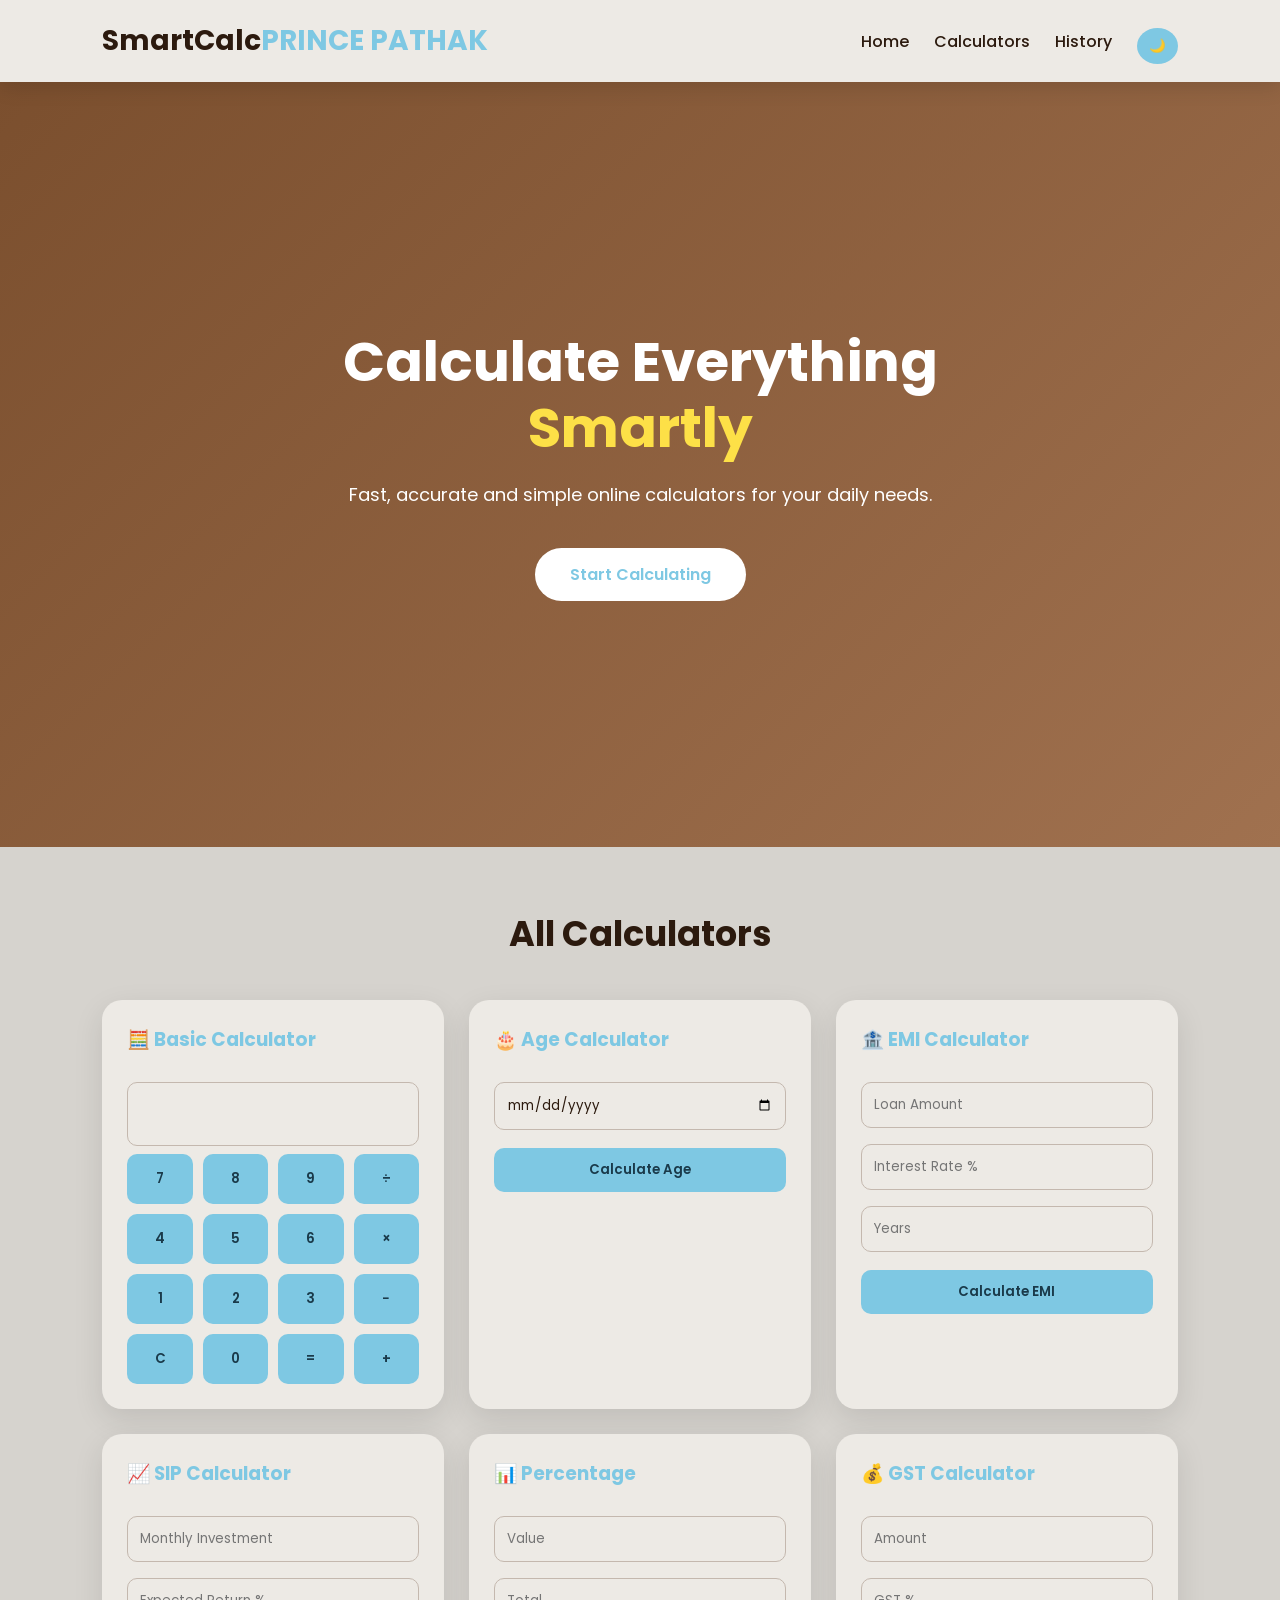
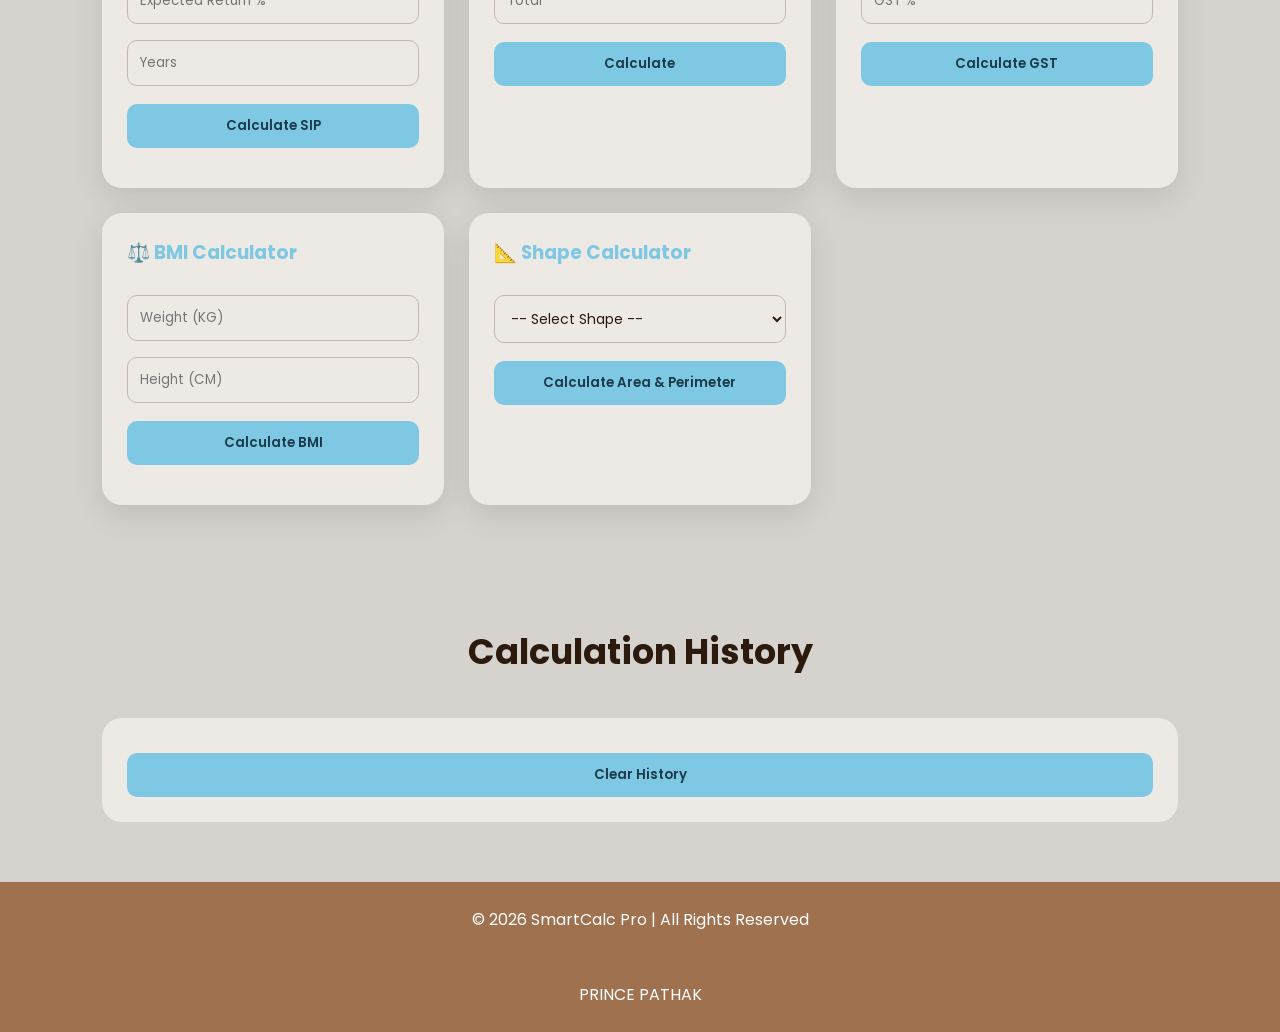
==== index.html @ b391ea9e "Update index.html" ====
<!DOCTYPE html>
<html lang="en">
<head>
    <meta charset="UTF-8">
    <meta name="viewport" content="width=device-width, initial-scale=1.0">
    <title>SmartCalc Pro - Free Online Calculator by PRINCE PATHAK</title>
    <meta name="description" content="SmartCalc Pro is a free online calculator for EMI, SIP, Age, GST, BMI, Percentage and Shape calculations.">
    <link rel="preconnect" href="https://fonts.googleapis.com">
    <link rel="preconnect" href="https://fonts.gstatic.com" crossorigin>
    <link href="https://fonts.googleapis.com/css2?family=Poppins:wght@400;500;600;700&display=swap" rel="stylesheet">
    <link rel="stylesheet" href="style.css">
</head>
<body>

<!-- Header -->
<header>
    <div class="logo">SmartCalc<span>PRINCE PATHAK</span></div>
    <nav>
        <a href="#home">Home</a>
        <a href="#calculators">Calculators</a>
        <a href="#history">History</a>
        <button id="themeBtn">🌙</button>
    </nav>
</header>


<!-- Hero Section -->
<section class="hero" id="home">
    <div class="hero-content">
        <h1>Calculate Everything <br><span>Smartly</span></h1>
        <p>Fast, accurate and simple online calculators for your daily needs.</p>
        <a href="#calculators" class="start-btn">Start Calculating</a>
    </div>
</section>


<!-- Calculator Section -->
<section id="calculators">

<h2 class="section-title">All Calculators</h2>

<div class="calculator-grid">


<!-- Basic Calculator -->
<div class="card">
<h3>🧮 Basic Calculator</h3>
<input id="display" type="text" readonly>
<div class="calc-buttons">
<button onclick="press('7')">7</button>
<button onclick="press('8')">8</button>
<button onclick="press('9')">9</button>
<button onclick="press('/')">÷</button>
<button onclick="press('4')">4</button>
<button onclick="press('5')">5</button>
<button onclick="press('6')">6</button>
<button onclick="press('*')">×</button>
<button onclick="press('1')">1</button>
<button onclick="press('2')">2</button>
<button onclick="press('3')">3</button>
<button onclick="press('-')">−</button>
<button onclick="clearDisplay()">C</button>
<button onclick="press('0')">0</button>
<button onclick="calculate()">=</button>
<button onclick="press('+')">+</button>
</div>
</div>


<!-- Age Calculator -->
<div class="card">
<h3>🎂 Age Calculator</h3>
<input type="date" id="dob">
<button onclick="calculateAge()">Calculate Age</button>
<p id="ageResult"></p>
</div>


<!-- EMI Calculator -->
<div class="card">
<h3>🏦 EMI Calculator</h3>
<input type="number" id="loan" placeholder="Loan Amount">
<input type="number" id="rate" placeholder="Interest Rate %">
<input type="number" id="years" placeholder="Years">
<button onclick="calculateEMI()">Calculate EMI</button>
<p id="emiResult"></p>
</div>


<!-- SIP Calculator -->
<div class="card">
<h3>📈 SIP Calculator</h3>
<input type="number" id="sipAmount" placeholder="Monthly Investment">
<input type="number" id="sipRate" placeholder="Expected Return %">
<input type="number" id="sipYears" placeholder="Years">
<button onclick="calculateSIP()">Calculate SIP</button>
<p id="sipResult"></p>
</div>


<!-- Percentage Calculator -->
<div class="card">
<h3>📊 Percentage</h3>
<input type="number" id="percentValue" placeholder="Value">
<input type="number" id="percentTotal" placeholder="Total">
<button onclick="calculatePercentage()">Calculate</button>
<p id="percentResult"></p>
</div>


<!-- GST Calculator -->
<div class="card">
<h3>💰 GST Calculator</h3>
<input type="number" id="gstAmount" placeholder="Amount">
<input type="number" id="gstRate" placeholder="GST %">
<button onclick="calculateGST()">Calculate GST</button>
<p id="gstResult"></p>
</div>


<!-- BMI Calculator -->
<div class="card">
<h3>⚖️ BMI Calculator</h3>
<input type="number" id="weight" placeholder="Weight (KG)">
<input type="number" id="height" placeholder="Height (CM)">
<button onclick="calculateBMI()">Calculate BMI</button>
<p id="bmiResult"></p>
</div>


<!-- Shape Calculator -->
<div class="card">
<h3>📐 Shape Calculator</h3>

<select id="shapeSelect" onchange="showShapeInputs()">
    <option value="">-- Select Shape --</option>
    <option value="circle">Circle</option>
    <option value="rectangle">Rectangle</option>
    <option value="square">Square</option>
    <option value="triangle">Triangle</option>
    <option value="parallelogram">Parallelogram</option>
    <option value="trapezoid">Trapezoid</option>
    <option value="ellipse">Ellipse</option>
    <option value="rhombus">Rhombus</option>
</select>

<!-- Circle -->
<div class="shape-inputs" id="inputs-circle">
    <input type="number" id="circle-r" placeholder="Radius">
</div>

<!-- Rectangle -->
<div class="shape-inputs" id="inputs-rectangle">
    <input type="number" id="rect-l" placeholder="Length">
    <input type="number" id="rect-w" placeholder="Width">
</div>

<!-- Square -->
<div class="shape-inputs" id="inputs-square">
    <input type="number" id="sq-s" placeholder="Side">
</div>

<!-- Triangle -->
<div class="shape-inputs" id="inputs-triangle">
    <input type="number" id="tri-a" placeholder="Side A">
    <input type="number" id="tri-b" placeholder="Side B">
    <input type="number" id="tri-c" placeholder="Side C">
    <input type="number" id="tri-h" placeholder="Height (for Area)">
</div>

<!-- Parallelogram -->
<div class="shape-inputs" id="inputs-parallelogram">
    <input type="number" id="para-b" placeholder="Base">
    <input type="number" id="para-h" placeholder="Height">
    <input type="number" id="para-s" placeholder="Side">
</div>

<!-- Trapezoid -->
<div class="shape-inputs" id="inputs-trapezoid">
    <input type="number" id="trap-a" placeholder="Side A (top)">
    <input type="number" id="trap-b" placeholder="Side B (bottom)">
    <input type="number" id="trap-c" placeholder="Side C (leg)">
    <input type="number" id="trap-d" placeholder="Side D (leg)">
    <input type="number" id="trap-h" placeholder="Height (for Area)">
</div>

<!-- Ellipse -->
<div class="shape-inputs" id="inputs-ellipse">
    <input type="number" id="ellipse-a" placeholder="Semi-Major Axis (a)">
    <input type="number" id="ellipse-b" placeholder="Semi-Minor Axis (b)">
</div>

<!-- Rhombus -->
<div class="shape-inputs" id="inputs-rhombus">
    <input type="number" id="rhom-d1" placeholder="Diagonal 1">
    <input type="number" id="rhom-d2" placeholder="Diagonal 2">
    <input type="number" id="rhom-s" placeholder="Side">
</div>

<button onclick="calculateShape()">Calculate Area & Perimeter</button>
<p id="shapeResult"></p>
</div>


</div>
</section>


<!-- History -->
<section id="history">
<h2 class="section-title">Calculation History</h2>
<div class="history-box">
<ul id="historyList"></ul>
<button onclick="clearHistory()">Clear History</button>
</div>
</section>


<!-- Footer -->
<footer>
<p>© 2026 SmartCalc Pro | All Rights Reserved</p>
</footer>
<footer><span> PRINCE PATHAK </span></footer>
<script src="main.js"></script>
</body>
</html>
---- style.css ----
*{
    margin:0;
    padding:0;
    box-sizing:border-box;
    font-family:'Poppins',sans-serif;
}

:root{
    --primary:#7EC8E3;
    --primary-hover:#1A8FC1;
    --dark:#111827;
    --bg:#D6D3CE;
    --card:#EDEAE5;
    --text:#2C1A0E;
    --accent:#A0714F;
    --hero-from:#7B4F2E;
    --hero-to:#A0714F;
}

body{
    background:var(--bg);
    color:var(--text);
    transition:.3s;
}

/* Dark Mode */
body.dark{
    --bg:#1C1714;
    --card:#2A2118;
    --text:#F0E6DC;
    --accent:#C49A72;
}


/* Header */
header{
    width:100%;
    padding:18px 8%;
    display:flex;
    justify-content:space-between;
    align-items:center;
    background:var(--card);
    position:sticky;
    top:0;
    z-index:10;
    box-shadow:0 5px 20px rgba(0,0,0,.12);
}

.logo{
    font-size:28px;
    font-weight:700;
}

.logo span{
    color:var(--primary);
}

nav{
    display:flex;
    gap:25px;
    align-items:center;
}

nav a{
    text-decoration:none;
    color:var(--text);
    font-weight:500;
}

nav button{
    border:none;
    background:var(--primary);
    color:white;
    padding:8px 12px;
    border-radius:50%;
    cursor:pointer;
}


/* Hero */
.hero{
    min-height:85vh;
    display:flex;
    justify-content:center;
    align-items:center;
    text-align:center;
    background:linear-gradient(135deg, var(--hero-from), var(--hero-to));
    color:white;
}

.hero h1{
    font-size:55px;
    line-height:1.2;
}

.hero h1 span{
    color:#fde047;
}

.hero p{
    margin:20px;
    font-size:18px;
}

.start-btn{
    display:inline-block;
    margin-top:20px;
    background:white;
    color:var(--primary);
    padding:14px 35px;
    border-radius:30px;
    text-decoration:none;
    font-weight:600;
}


/* Section */
section{
    padding:60px 8%;
}

.section-title{
    text-align:center;
    font-size:35px;
    margin-bottom:40px;
}


/* Cards */
.calculator-grid{
    display:grid;
    grid-template-columns:repeat(auto-fit,minmax(300px,1fr));
    gap:25px;
}

.card{
    background:var(--card);
    padding:25px;
    border-radius:20px;
    box-shadow:0 10px 30px rgba(0,0,0,.1);
    transition:.3s;
}

.card:hover{
    transform:translateY(-8px);
}

.card h3{
    margin-bottom:20px;
    color:var(--primary);
}

input{
    width:100%;
    padding:12px;
    margin:8px 0;
    border-radius:10px;
    border:1.5px solid #C4B8AE;
    outline:none;
    background:transparent;
    color:var(--text);
}

input:focus{
    border-color:var(--primary);
}

select{
    width:100%;
    padding:12px;
    margin:8px 0;
    border-radius:10px;
    border:1.5px solid #C4B8AE;
    outline:none;
    background:var(--card);
    color:var(--text);
    cursor:pointer;
    font-family:'Poppins',sans-serif;
    font-size:14px;
}

select:focus{
    border-color:var(--primary);
}

button{
    width:100%;
    padding:12px;
    margin-top:10px;
    border:none;
    border-radius:10px;
    background:var(--primary);
    color:#1a3a4a;
    cursor:pointer;
    font-weight:600;
    font-family:'Poppins',sans-serif;
    transition:background .2s;
}

button:hover{
    background:var(--primary-hover);
    color:white;
}


/* Calculator */
#display{
    font-size:25px;
    text-align:right;
}

.calc-buttons{
    display:grid;
    grid-template-columns:repeat(4,1fr);
    gap:10px;
}

.calc-buttons button{
    margin:0;
    padding:15px;
}


/* Results */
.card p{
    margin-top:15px;
    font-weight:600;
    color:var(--primary);
}

/* Shape inputs — shown/hidden by JS */
.shape-inputs{
    display:none;
}

.shape-inputs.active{
    display:block;
}


/* History */
.history-box{
    background:var(--card);
    padding:25px;
    border-radius:20px;
}

#historyList{
    list-style:none;
}

#historyList li{
    padding:10px;
    margin:8px 0;
    border-radius:10px;
    background:rgba(123,79,46,.12);
    font-size:14px;
}


/* Footer */
footer{
    text-align:center;
    padding:25px;
    background:#A0714F;
    color:white;
}


/* Responsive */
@media(max-width:768px){

header{
    flex-direction:column;
    gap:15px;
}

nav{
    gap:15px;
}

.hero h1{
    font-size:38px;
}

section{
    padding:40px 5%;
}

.section-title{
    font-size:28px;
}

}
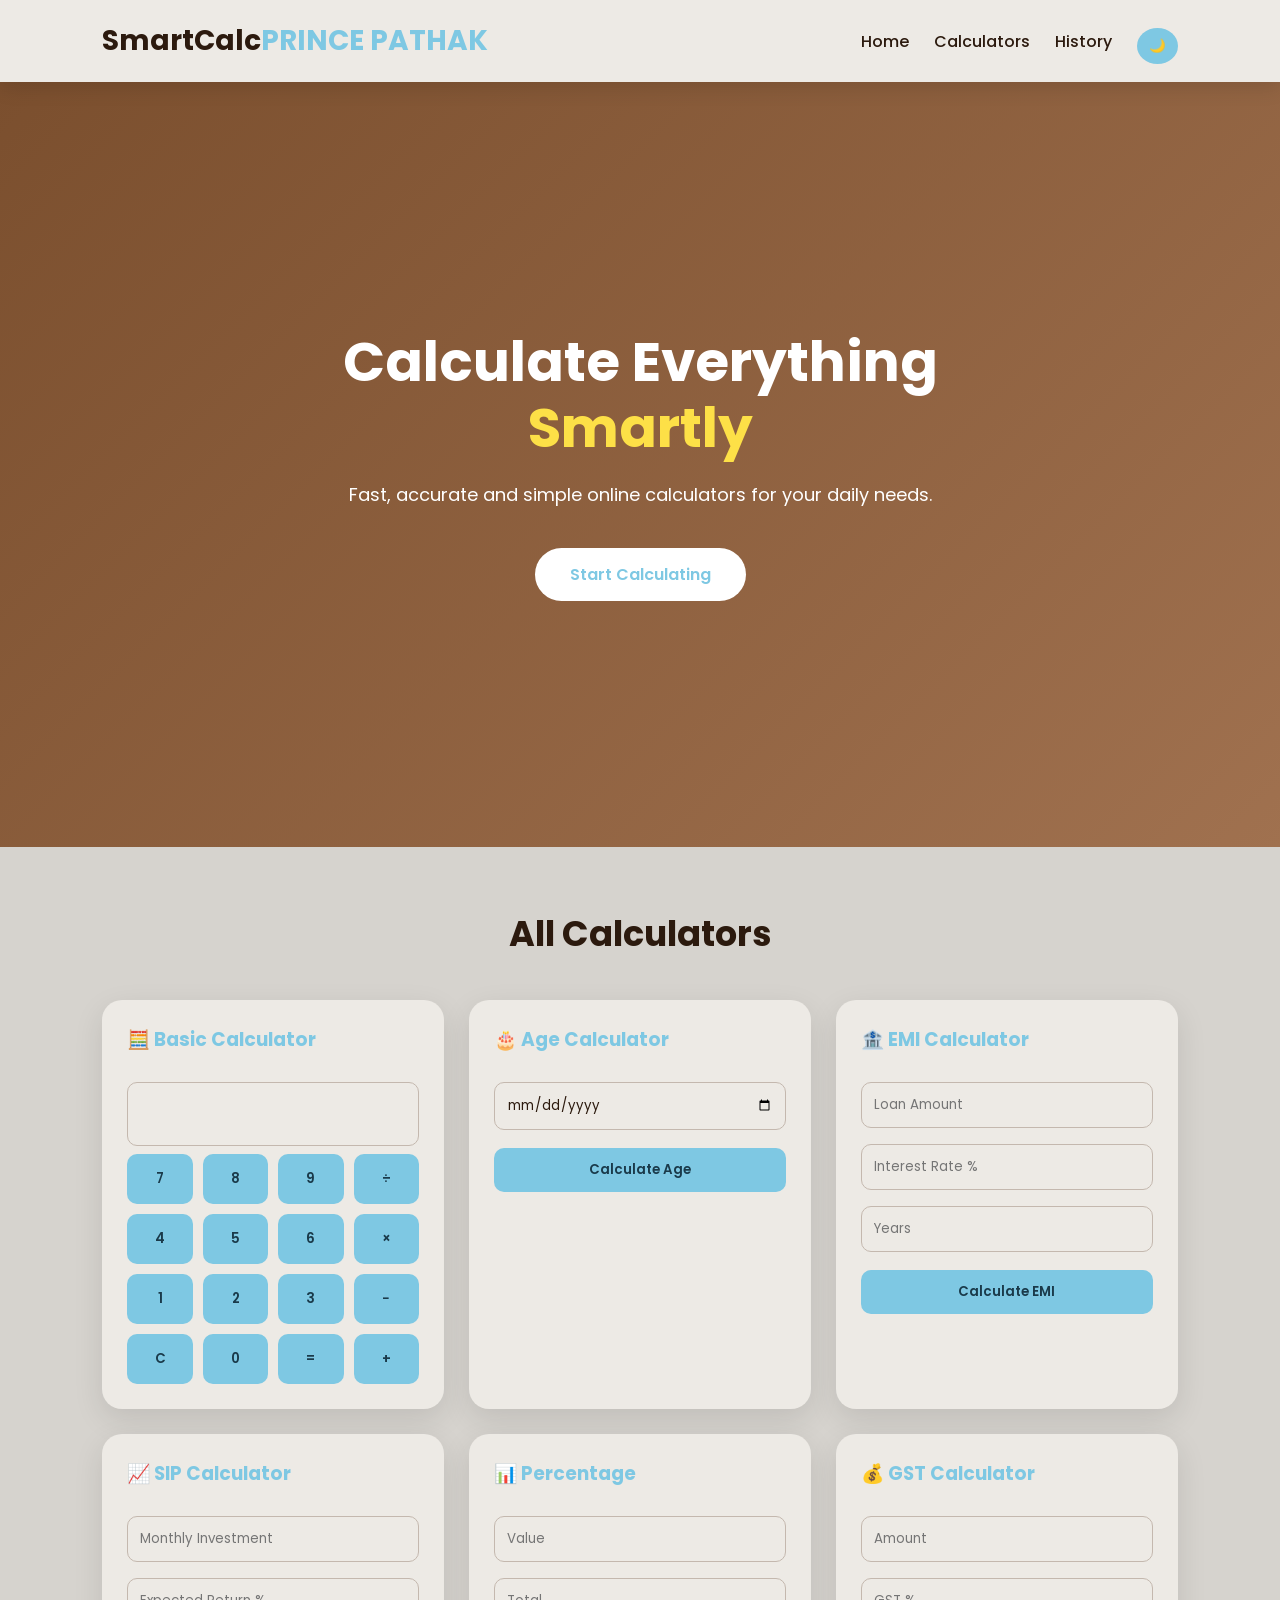
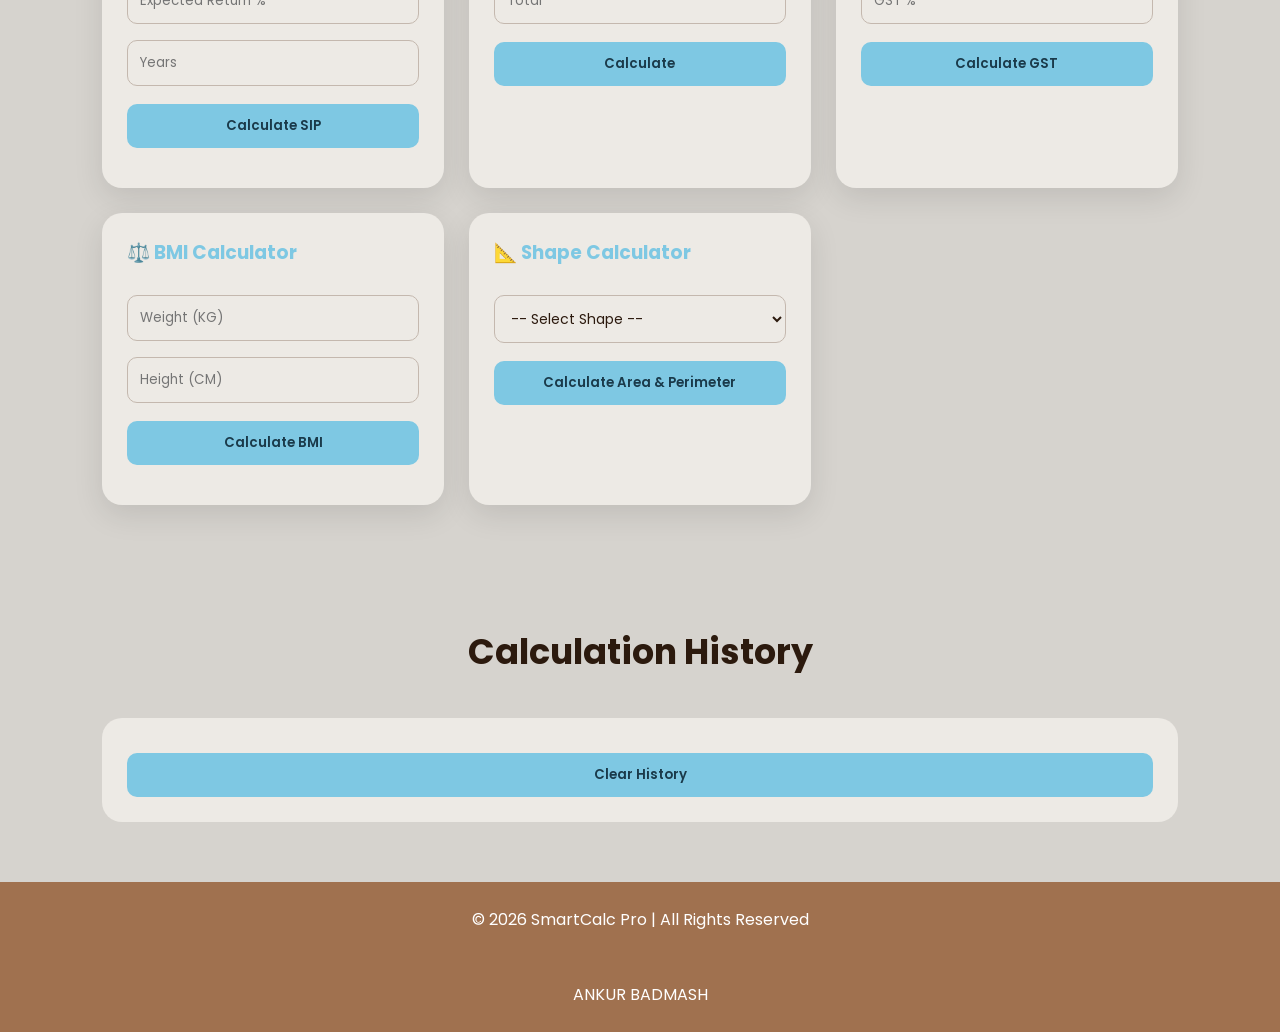
==== commit 2557fc20: "Update index.html" ====
--- a/index.html
+++ b/index.html
@@ -220,7 +220,7 @@
 <footer>
 <p>© 2026 SmartCalc Pro | All Rights Reserved</p>
 </footer>
-<footer><span> PRINCE PATHAK </span></footer>
+<footer><span> ANKUR BADMASH </span></footer>
 <script src="main.js"></script>
 </body>
 </html>
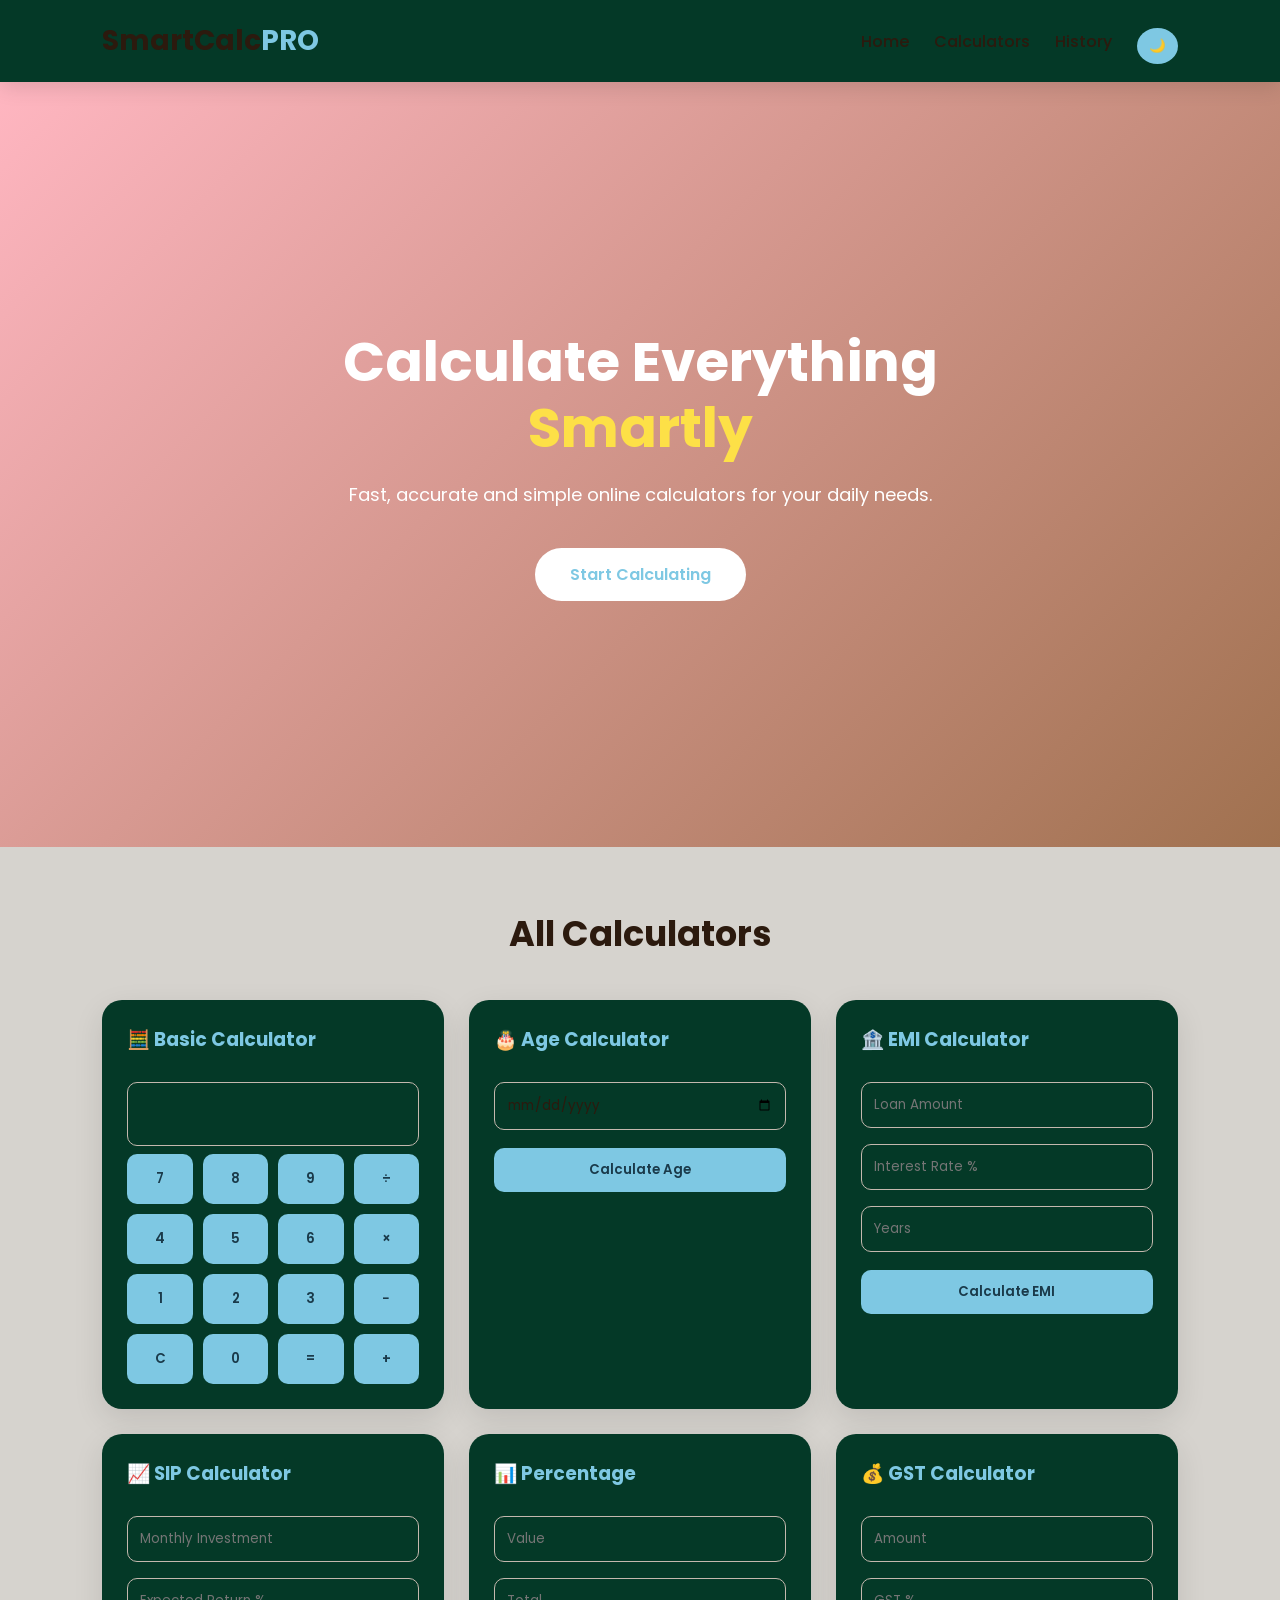
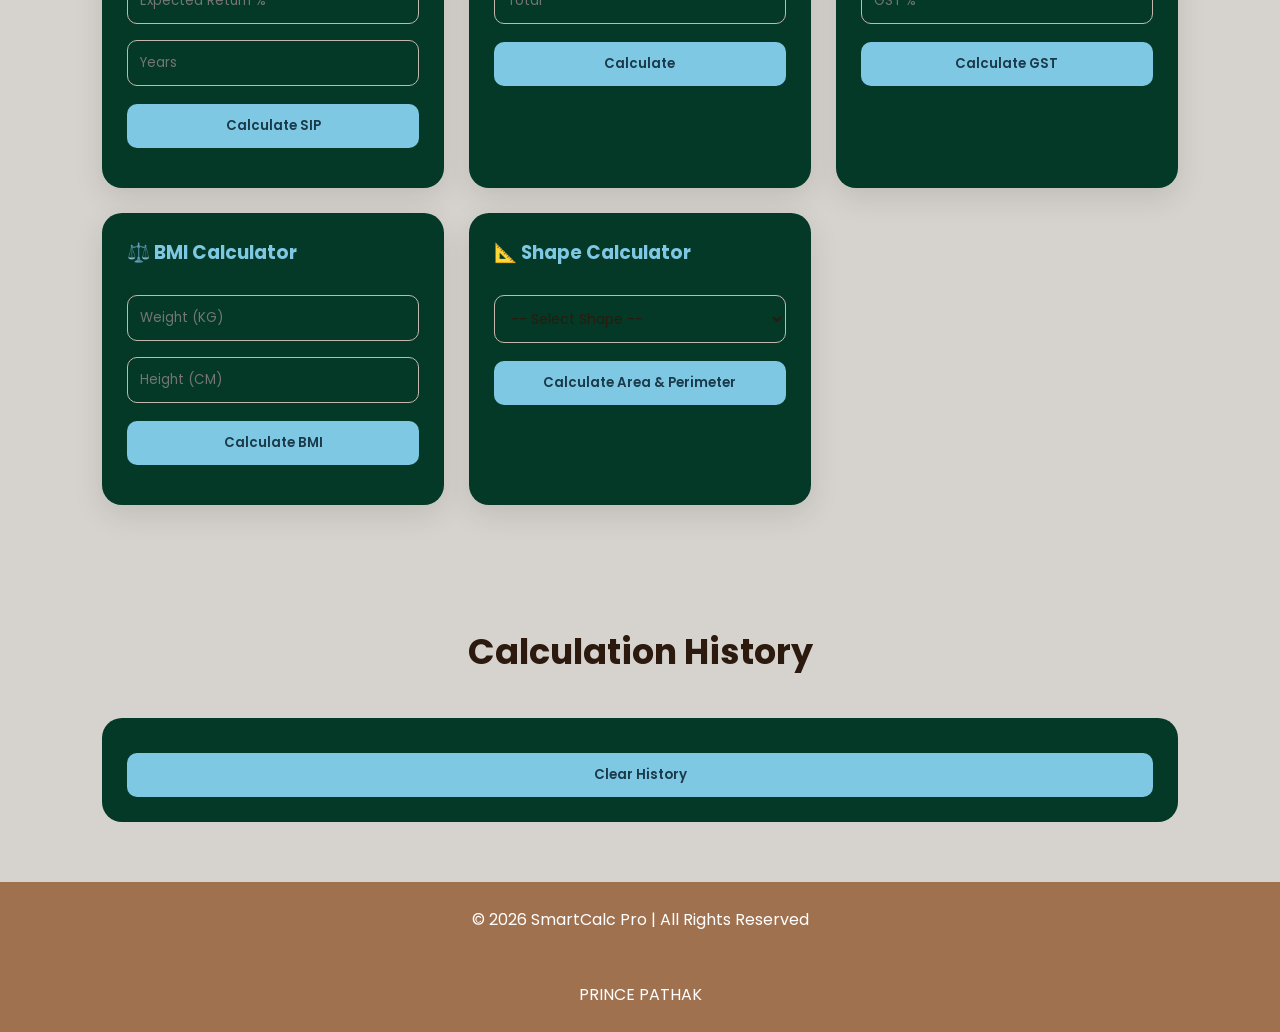
==== commit 5150f41c: "Update index.html" ====
--- a/index.html
+++ b/index.html
@@ -14,7 +14,7 @@
 
 <!-- Header -->
 <header>
-    <div class="logo">SmartCalc<span>PRINCE PATHAK</span></div>
+    <div class="logo">SmartCalc<span>PRO</span></div>
     <nav>
         <a href="#home">Home</a>
         <a href="#calculators">Calculators</a>
@@ -220,7 +220,7 @@
 <footer>
 <p>© 2026 SmartCalc Pro | All Rights Reserved</p>
 </footer>
-<footer><span> ANKUR BADMASH </span></footer>
+<footer><span> PRINCE PATHAK</span></footer>
 <script src="main.js"></script>
 </body>
 </html>
--- a/style.css
+++ b/style.css
@@ -10,10 +10,10 @@
     --primary-hover:#1A8FC1;
     --dark:#111827;
     --bg:#D6D3CE;
-    --card:#EDEAE5;
+    --card:#043927;
     --text:#2C1A0E;
     --accent:#A0714F;
-    --hero-from:#7B4F2E;
+    --hero-from:#FFB6C1;
     --hero-to:#A0714F;
 }
 
@@ -25,10 +25,10 @@
 
 /* Dark Mode */
 body.dark{
-    --bg:#1C1714;
-    --card:#2A2118;
-    --text:#F0E6DC;
-    --accent:#C49A72;
+    --bg:#043927;
+    --card:#87AE73;
+    --text:#01796F;
+    --accent:#C7EA46;
 }
 
 
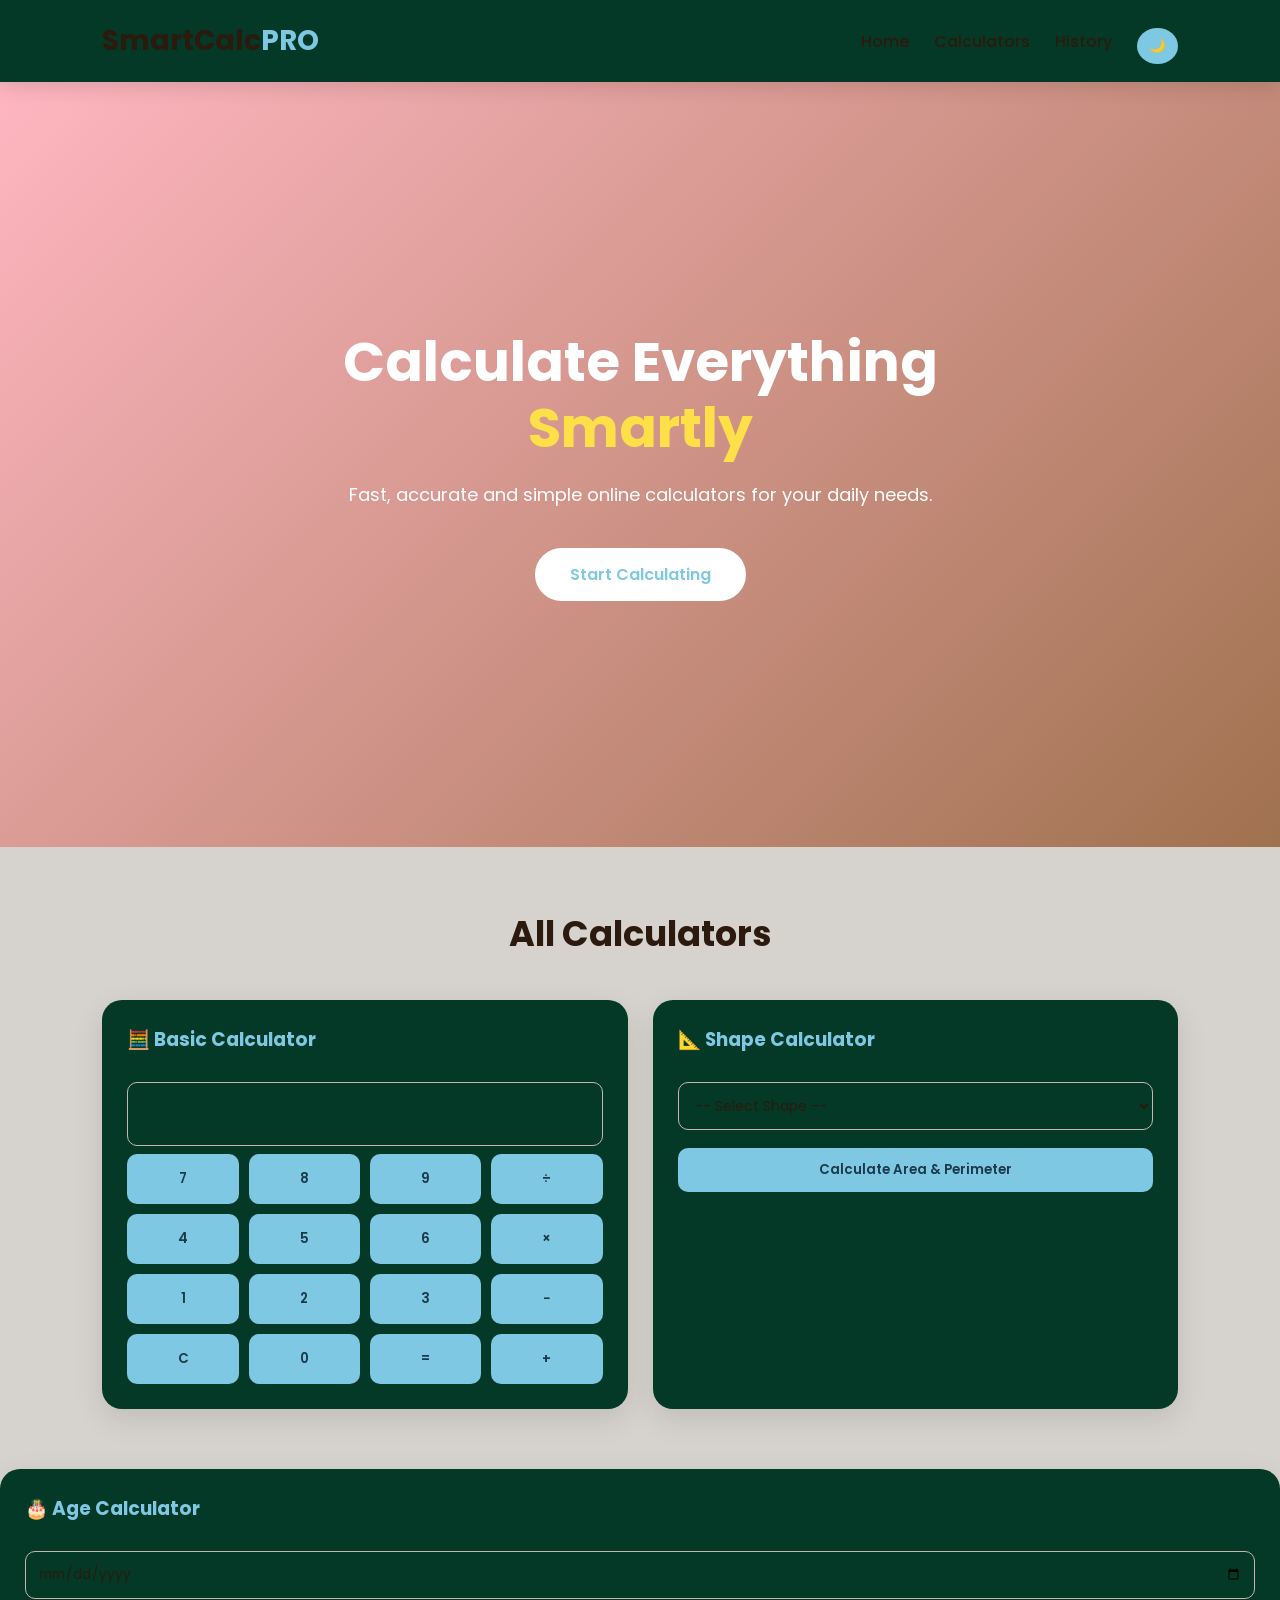
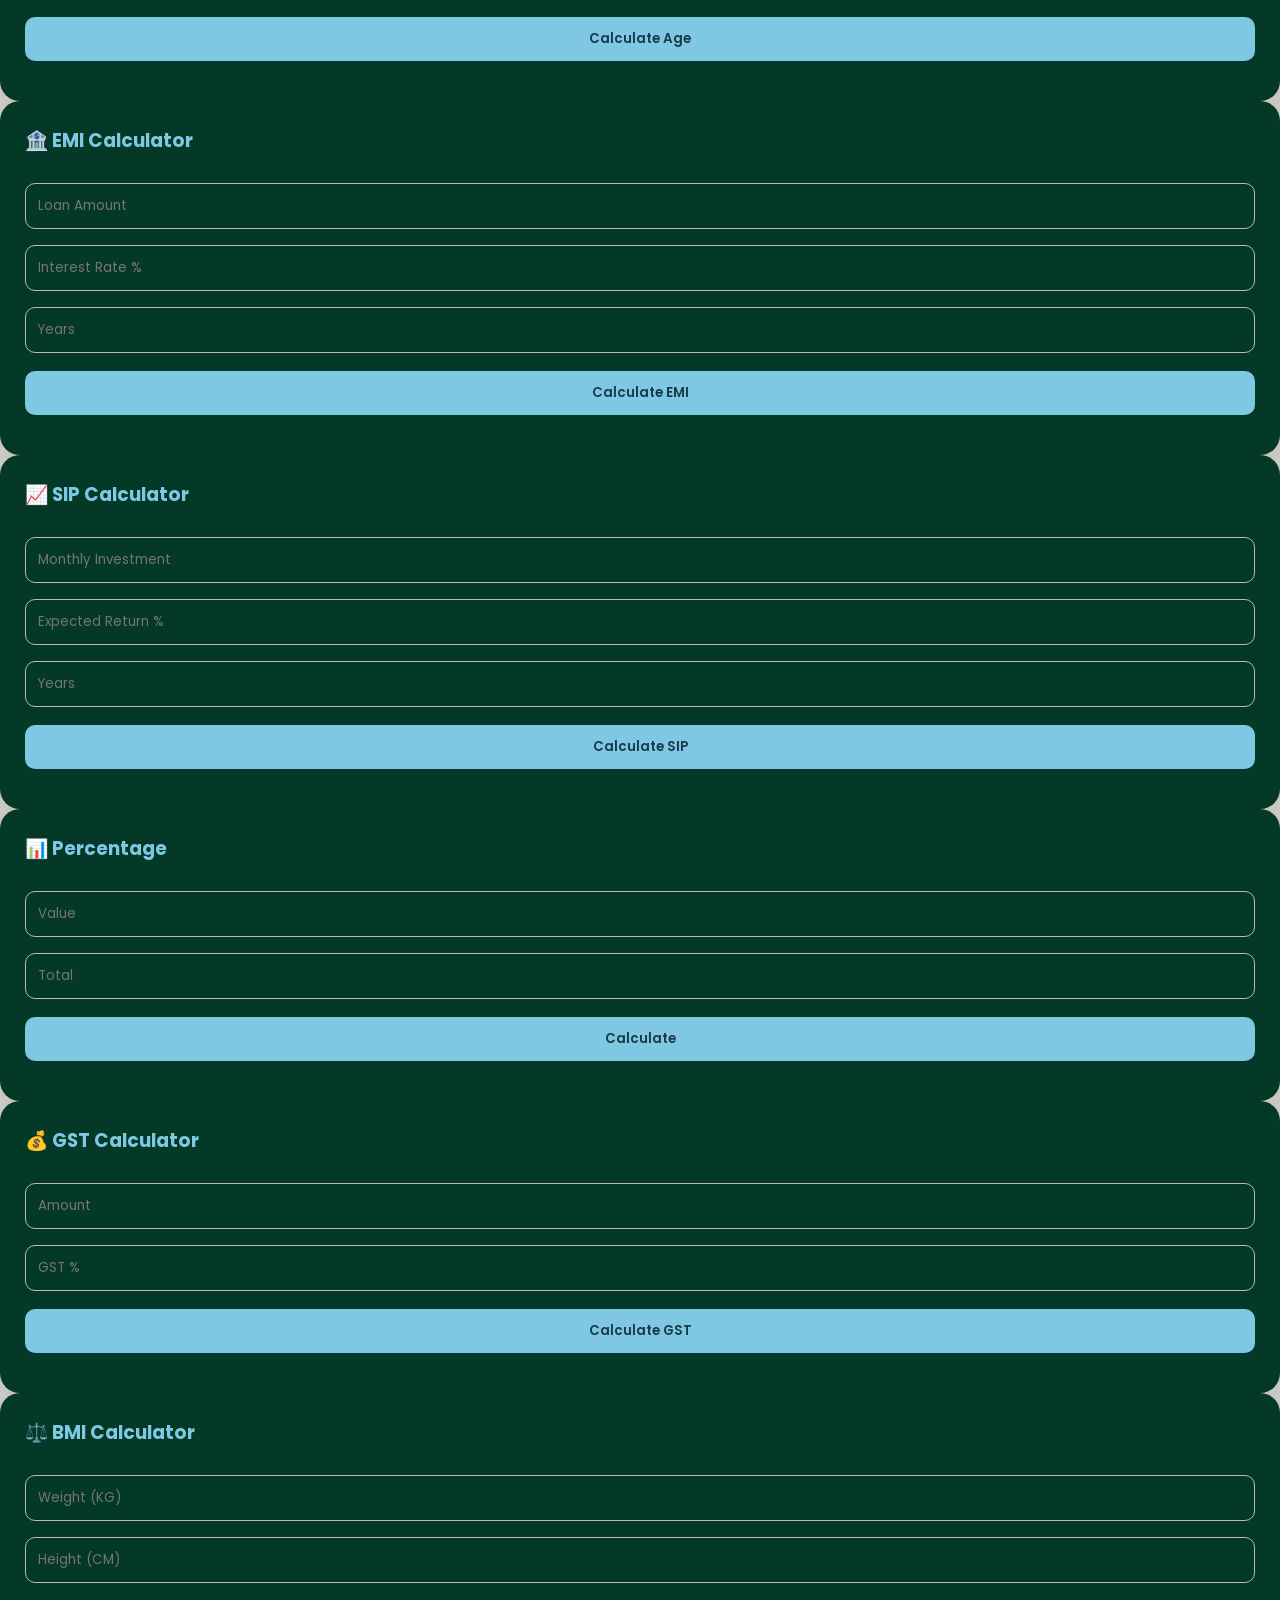
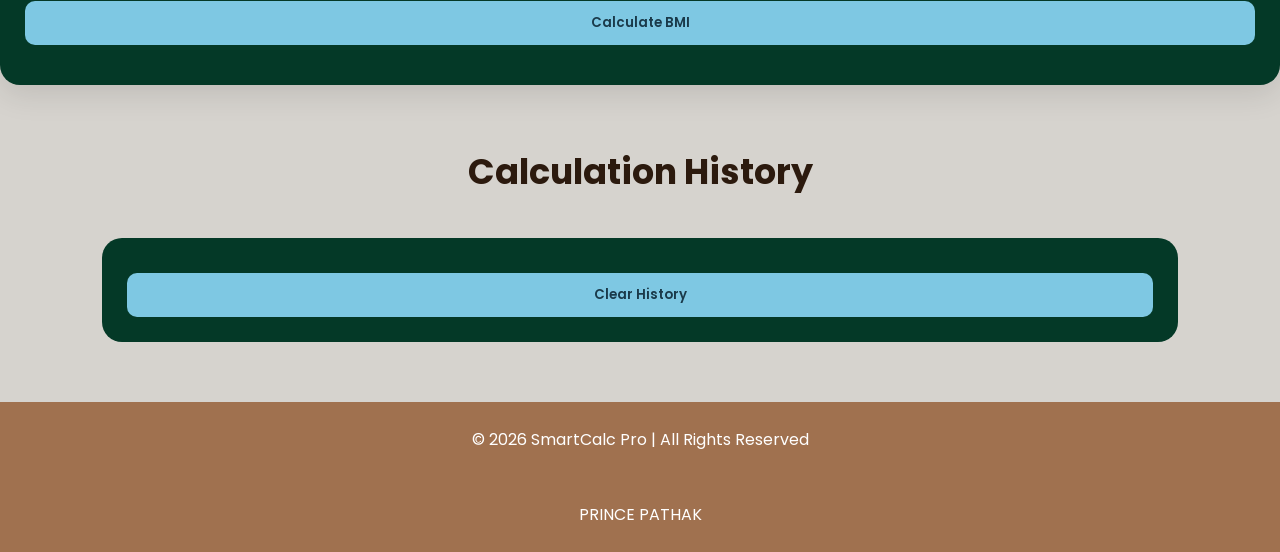
==== commit 4622ecdf: "Update index.html" ====
--- a/index.html
+++ b/index.html
@@ -65,69 +65,6 @@
 <button onclick="press('+')">+</button>
 </div>
 </div>
-
-
-<!-- Age Calculator -->
-<div class="card">
-<h3>🎂 Age Calculator</h3>
-<input type="date" id="dob">
-<button onclick="calculateAge()">Calculate Age</button>
-<p id="ageResult"></p>
-</div>
-
-
-<!-- EMI Calculator -->
-<div class="card">
-<h3>🏦 EMI Calculator</h3>
-<input type="number" id="loan" placeholder="Loan Amount">
-<input type="number" id="rate" placeholder="Interest Rate %">
-<input type="number" id="years" placeholder="Years">
-<button onclick="calculateEMI()">Calculate EMI</button>
-<p id="emiResult"></p>
-</div>
-
-
-<!-- SIP Calculator -->
-<div class="card">
-<h3>📈 SIP Calculator</h3>
-<input type="number" id="sipAmount" placeholder="Monthly Investment">
-<input type="number" id="sipRate" placeholder="Expected Return %">
-<input type="number" id="sipYears" placeholder="Years">
-<button onclick="calculateSIP()">Calculate SIP</button>
-<p id="sipResult"></p>
-</div>
-
-
-<!-- Percentage Calculator -->
-<div class="card">
-<h3>📊 Percentage</h3>
-<input type="number" id="percentValue" placeholder="Value">
-<input type="number" id="percentTotal" placeholder="Total">
-<button onclick="calculatePercentage()">Calculate</button>
-<p id="percentResult"></p>
-</div>
-
-
-<!-- GST Calculator -->
-<div class="card">
-<h3>💰 GST Calculator</h3>
-<input type="number" id="gstAmount" placeholder="Amount">
-<input type="number" id="gstRate" placeholder="GST %">
-<button onclick="calculateGST()">Calculate GST</button>
-<p id="gstResult"></p>
-</div>
-
-
-<!-- BMI Calculator -->
-<div class="card">
-<h3>⚖️ BMI Calculator</h3>
-<input type="number" id="weight" placeholder="Weight (KG)">
-<input type="number" id="height" placeholder="Height (CM)">
-<button onclick="calculateBMI()">Calculate BMI</button>
-<p id="bmiResult"></p>
-</div>
-
-
 <!-- Shape Calculator -->
 <div class="card">
 <h3>📐 Shape Calculator</h3>
@@ -206,6 +143,69 @@
 </section>
 
 
+<!-- Age Calculator -->
+<div class="card">
+<h3>🎂 Age Calculator</h3>
+<input type="date" id="dob">
+<button onclick="calculateAge()">Calculate Age</button>
+<p id="ageResult"></p>
+</div>
+
+
+<!-- EMI Calculator -->
+<div class="card">
+<h3>🏦 EMI Calculator</h3>
+<input type="number" id="loan" placeholder="Loan Amount">
+<input type="number" id="rate" placeholder="Interest Rate %">
+<input type="number" id="years" placeholder="Years">
+<button onclick="calculateEMI()">Calculate EMI</button>
+<p id="emiResult"></p>
+</div>
+
+
+<!-- SIP Calculator -->
+<div class="card">
+<h3>📈 SIP Calculator</h3>
+<input type="number" id="sipAmount" placeholder="Monthly Investment">
+<input type="number" id="sipRate" placeholder="Expected Return %">
+<input type="number" id="sipYears" placeholder="Years">
+<button onclick="calculateSIP()">Calculate SIP</button>
+<p id="sipResult"></p>
+</div>
+
+
+<!-- Percentage Calculator -->
+<div class="card">
+<h3>📊 Percentage</h3>
+<input type="number" id="percentValue" placeholder="Value">
+<input type="number" id="percentTotal" placeholder="Total">
+<button onclick="calculatePercentage()">Calculate</button>
+<p id="percentResult"></p>
+</div>
+
+
+<!-- GST Calculator -->
+<div class="card">
+<h3>💰 GST Calculator</h3>
+<input type="number" id="gstAmount" placeholder="Amount">
+<input type="number" id="gstRate" placeholder="GST %">
+<button onclick="calculateGST()">Calculate GST</button>
+<p id="gstResult"></p>
+</div>
+
+
+<!-- BMI Calculator -->
+<div class="card">
+<h3>⚖️ BMI Calculator</h3>
+<input type="number" id="weight" placeholder="Weight (KG)">
+<input type="number" id="height" placeholder="Height (CM)">
+<button onclick="calculateBMI()">Calculate BMI</button>
+<p id="bmiResult"></p>
+</div>
+
+
+
+
 <!-- History -->
 <section id="history">
 <h2 class="section-title">Calculation History</h2>
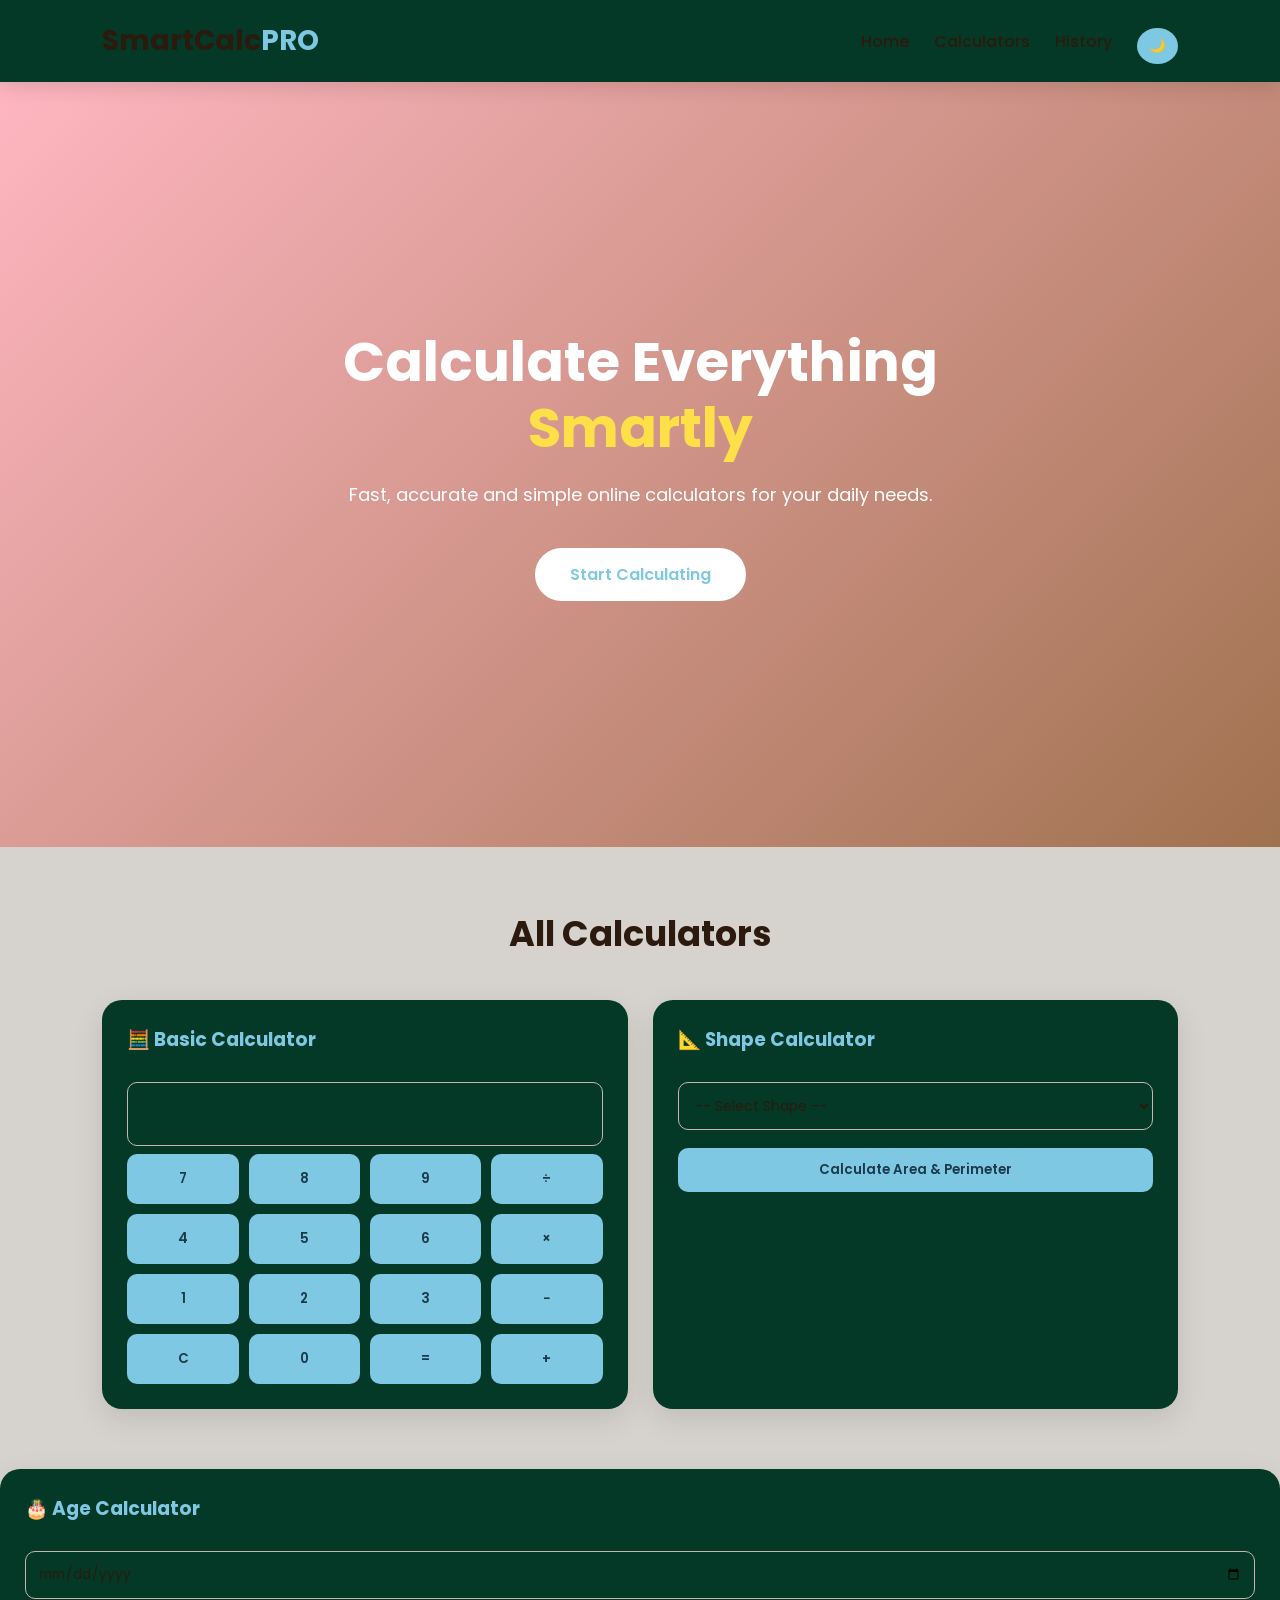
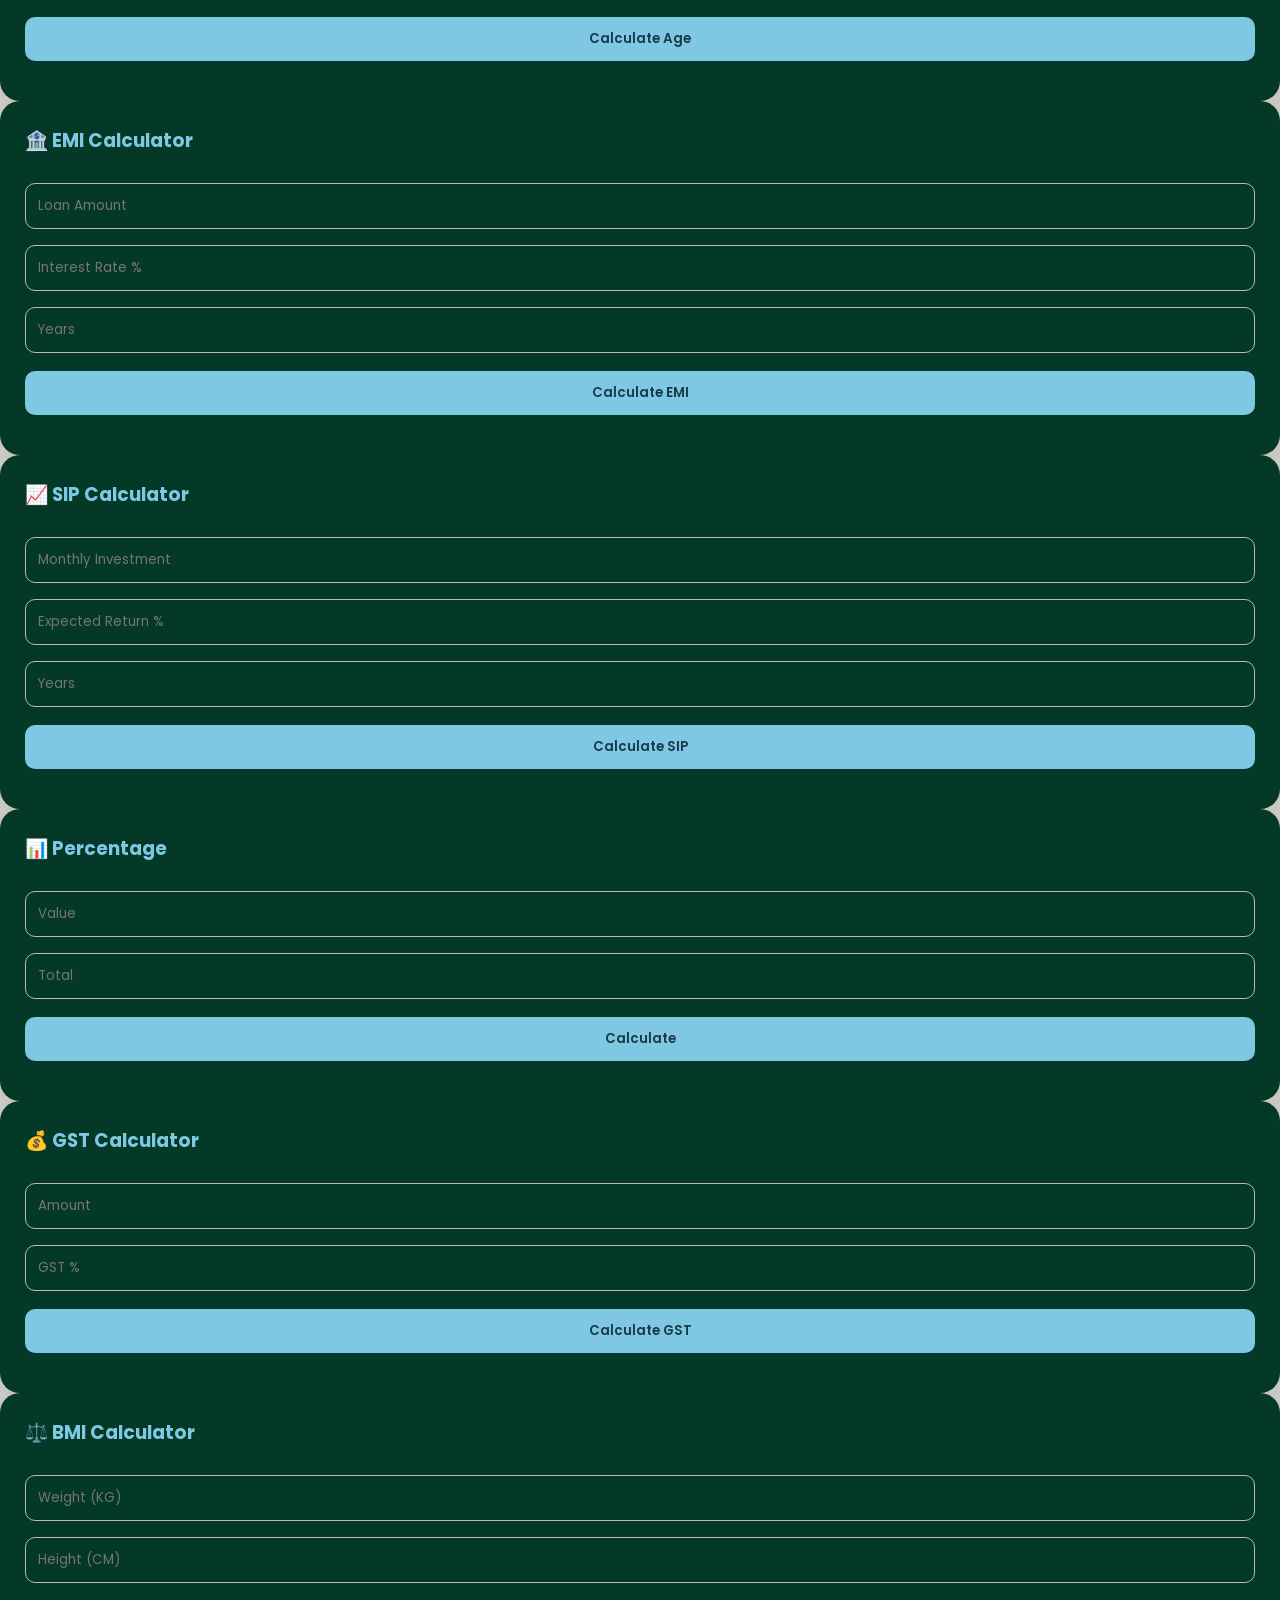
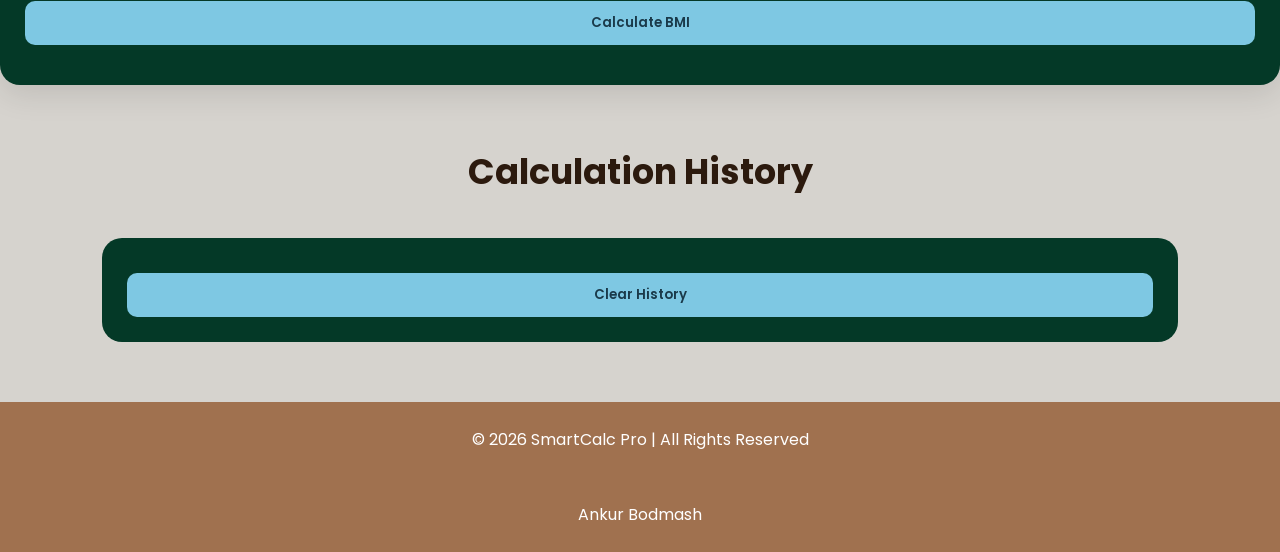
==== commit a641c6f5: "Update index.html" ====
--- a/index.html
+++ b/index.html
@@ -220,7 +220,7 @@
 <footer>
 <p>© 2026 SmartCalc Pro | All Rights Reserved</p>
 </footer>
-<footer><span> PRINCE PATHAK</span></footer>
+<footer><span> Ankur Bodmash</span></footer>
 <script src="main.js"></script>
 </body>
 </html>
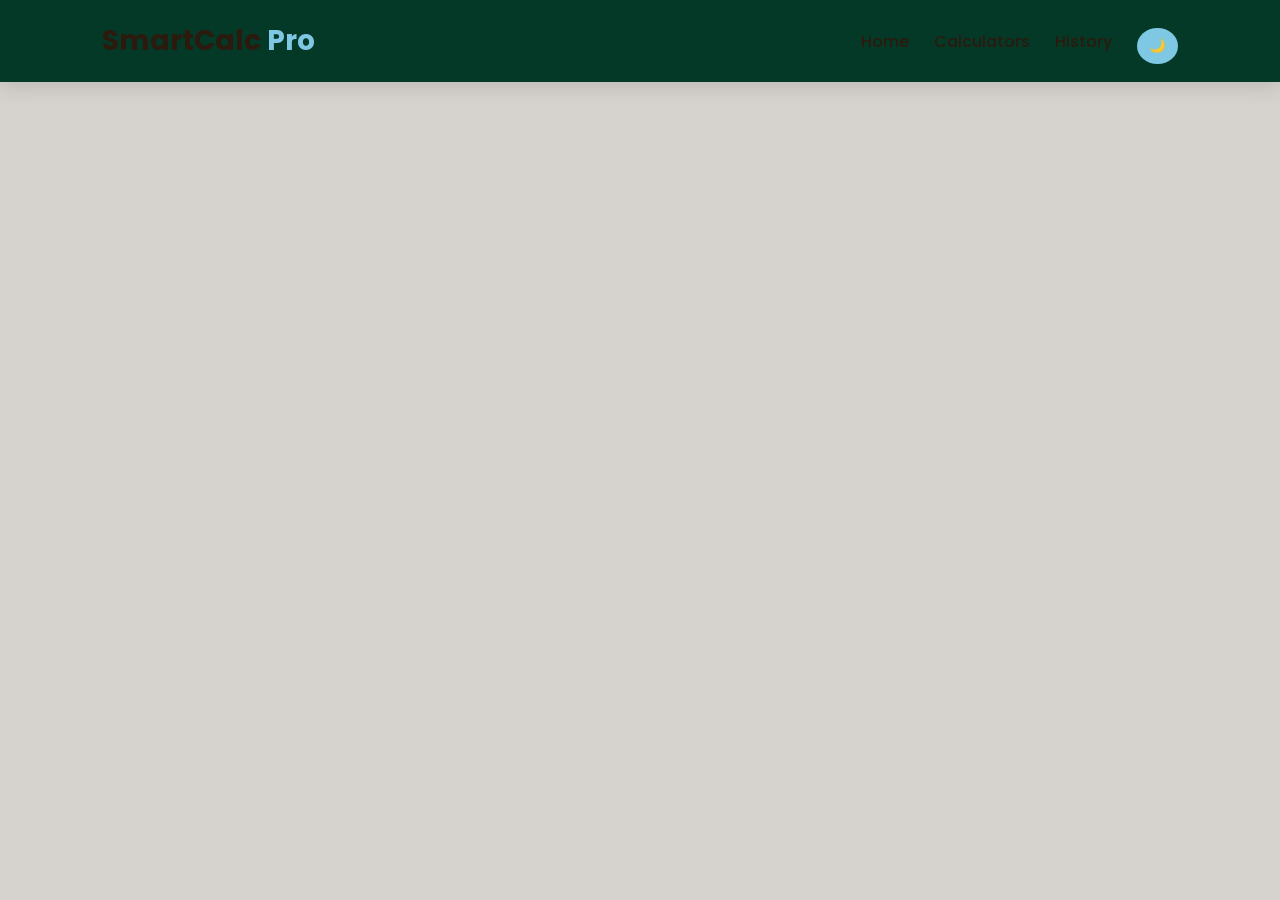
==== commit d9b4ab35: "Update index.html" ====
--- a/index.html
+++ b/index.html
@@ -3,7 +3,7 @@
 <head>
     <meta charset="UTF-8">
     <meta name="viewport" content="width=device-width, initial-scale=1.0">
-    <title>SmartCalc Pro - Free Online Calculator by PRINCE PATHAK</title>
+    <title>SmartCalc Pro - Free Online Calculator</title>
     <meta name="description" content="SmartCalc Pro is a free online calculator for EMI, SIP, Age, GST, BMI, Percentage and Shape calculations.">
     <link rel="preconnect" href="https://fonts.googleapis.com">
     <link rel="preconnect" href="https://fonts.gstatic.com" crossorigin>
@@ -14,7 +14,7 @@
 
 <!-- Header -->
 <header>
-    <div class="logo">SmartCalc<span>PRO</span></div>
+    <div class="logo">SmartCalc <span>Pro</span></div>
     <nav>
         <a href="#home">Home</a>
         <a href="#calculators">Calculators</a>
@@ -25,202 +25,4 @@
 
 
 <!-- Hero Section -->
-<section class="hero" id="home">
-    <div class="hero-content">
-        <h1>Calculate Everything <br><span>Smartly</span></h1>
-        <p>Fast, accurate and simple online calculators for your daily needs.</p>
-        <a href="#calculators" class="start-btn">Start Calculating</a>
-    </div>
-</section>
-
-
-<!-- Calculator Section -->
-<section id="calculators">
-
-<h2 class="section-title">All Calculators</h2>
-
-<div class="calculator-grid">
-
-
-<!-- Basic Calculator -->
-<div class="card">
-<h3>🧮 Basic Calculator</h3>
-<input id="display" type="text" readonly>
-<div class="calc-buttons">
-<button onclick="press('7')">7</button>
-<button onclick="press('8')">8</button>
-<button onclick="press('9')">9</button>
-<button onclick="press('/')">÷</button>
-<button onclick="press('4')">4</button>
-<button onclick="press('5')">5</button>
-<button onclick="press('6')">6</button>
-<button onclick="press('*')">×</button>
-<button onclick="press('1')">1</button>
-<button onclick="press('2')">2</button>
-<button onclick="press('3')">3</button>
-<button onclick="press('-')">−</button>
-<button onclick="clearDisplay()">C</button>
-<button onclick="press('0')">0</button>
-<button onclick="calculate()">=</button>
-<button onclick="press('+')">+</button>
-</div>
-</div>
-<!-- Shape Calculator -->
-<div class="card">
-<h3>📐 Shape Calculator</h3>
-
-<select id="shapeSelect" onchange="showShapeInputs()">
-    <option value="">-- Select Shape --</option>
-    <option value="circle">Circle</option>
-    <option value="rectangle">Rectangle</option>
-    <option value="square">Square</option>
-    <option value="triangle">Triangle</option>
-    <option value="parallelogram">Parallelogram</option>
-    <option value="trapezoid">Trapezoid</option>
-    <option value="ellipse">Ellipse</option>
-    <option value="rhombus">Rhombus</option>
-</select>
-
-<!-- Circle -->
-<div class="shape-inputs" id="inputs-circle">
-    <input type="number" id="circle-r" placeholder="Radius">
-</div>
-
-<!-- Rectangle -->
-<div class="shape-inputs" id="inputs-rectangle">
-    <input type="number" id="rect-l" placeholder="Length">
-    <input type="number" id="rect-w" placeholder="Width">
-</div>
-
-<!-- Square -->
-<div class="shape-inputs" id="inputs-square">
-    <input type="number" id="sq-s" placeholder="Side">
-</div>
-
-<!-- Triangle -->
-<div class="shape-inputs" id="inputs-triangle">
-    <input type="number" id="tri-a" placeholder="Side A">
-    <input type="number" id="tri-b" placeholder="Side B">
-    <input type="number" id="tri-c" placeholder="Side C">
-    <input type="number" id="tri-h" placeholder="Height (for Area)">
-</div>
-
-<!-- Parallelogram -->
-<div class="shape-inputs" id="inputs-parallelogram">
-    <input type="number" id="para-b" placeholder="Base">
-    <input type="number" id="para-h" placeholder="Height">
-    <input type="number" id="para-s" placeholder="Side">
-</div>
-
-<!-- Trapezoid -->
-<div class="shape-inputs" id="inputs-trapezoid">
-    <input type="number" id="trap-a" placeholder="Side A (top)">
-    <input type="number" id="trap-b" placeholder="Side B (bottom)">
-    <input type="number" id="trap-c" placeholder="Side C (leg)">
-    <input type="number" id="trap-d" placeholder="Side D (leg)">
-    <input type="number" id="trap-h" placeholder="Height (for Area)">
-</div>
-
-<!-- Ellipse -->
-<div class="shape-inputs" id="inputs-ellipse">
-    <input type="number" id="ellipse-a" placeholder="Semi-Major Axis (a)">
-    <input type="number" id="ellipse-b" placeholder="Semi-Minor Axis (b)">
-</div>
-
-<!-- Rhombus -->
-<div class="shape-inputs" id="inputs-rhombus">
-    <input type="number" id="rhom-d1" placeholder="Diagonal 1">
-    <input type="number" id="rhom-d2" placeholder="Diagonal 2">
-    <input type="number" id="rhom-s" placeholder="Side">
-</div>
-
-<button onclick="calculateShape()">Calculate Area & Perimeter</button>
-<p id="shapeResult"></p>
-</div>
-
-
-</div>
-</section>
-
-
-<!-- Age Calculator -->
-<div class="card">
-<h3>🎂 Age Calculator</h3>
-<input type="date" id="dob">
-<button onclick="calculateAge()">Calculate Age</button>
-<p id="ageResult"></p>
-</div>
-
-
-<!-- EMI Calculator -->
-<div class="card">
-<h3>🏦 EMI Calculator</h3>
-<input type="number" id="loan" placeholder="Loan Amount">
-<input type="number" id="rate" placeholder="Interest Rate %">
-<input type="number" id="years" placeholder="Years">
-<button onclick="calculateEMI()">Calculate EMI</button>
-<p id="emiResult"></p>
-</div>
-
-
-<!-- SIP Calculator -->
-<div class="card">
-<h3>📈 SIP Calculator</h3>
-<input type="number" id="sipAmount" placeholder="Monthly Investment">
-<input type="number" id="sipRate" placeholder="Expected Return %">
-<input type="number" id="sipYears" placeholder="Years">
-<button onclick="calculateSIP()">Calculate SIP</button>
-<p id="sipResult"></p>
-</div>
-
-
-<!-- Percentage Calculator -->
-<div class="card">
-<h3>📊 Percentage</h3>
-<input type="number" id="percentValue" placeholder="Value">
-<input type="number" id="percentTotal" placeholder="Total">
-<button onclick="calculatePercentage()">Calculate</button>
-<p id="percentResult"></p>
-</div>
-
-
-<!-- GST Calculator -->
-<div class="card">
-<h3>💰 GST Calculator</h3>
-<input type="number" id="gstAmount" placeholder="Amount">
-<input type="number" id="gstRate" placeholder="GST %">
-<button onclick="calculateGST()">Calculate GST</button>
-<p id="gstResult"></p>
-</div>
-
-
-<!-- BMI Calculator -->
-<div class="card">
-<h3>⚖️ BMI Calculator</h3>
-<input type="number" id="weight" placeholder="Weight (KG)">
-<input type="number" id="height" placeholder="Height (CM)">
-<button onclick="calculateBMI()">Calculate BMI</button>
-<p id="bmiResult"></p>
-</div>
-
-
-
-
-<!-- History -->
-<section id="history">
-<h2 class="section-title">Calculation History</h2>
-<div class="history-box">
-<ul id="historyList"></ul>
-<button onclick="clearHistory()">Clear History</button>
-</div>
-</section>
-
-
-<!-- Footer -->
-<footer>
-<p>© 2026 SmartCalc Pro | All Rights Reserved</p>
-</footer>
-<footer><span> Ankur Bodmash</span></footer>
-<script src="main.js"></script>
-</body>
-</html>+<section class="hero" id="home" style="background-image: url('[data-uri]
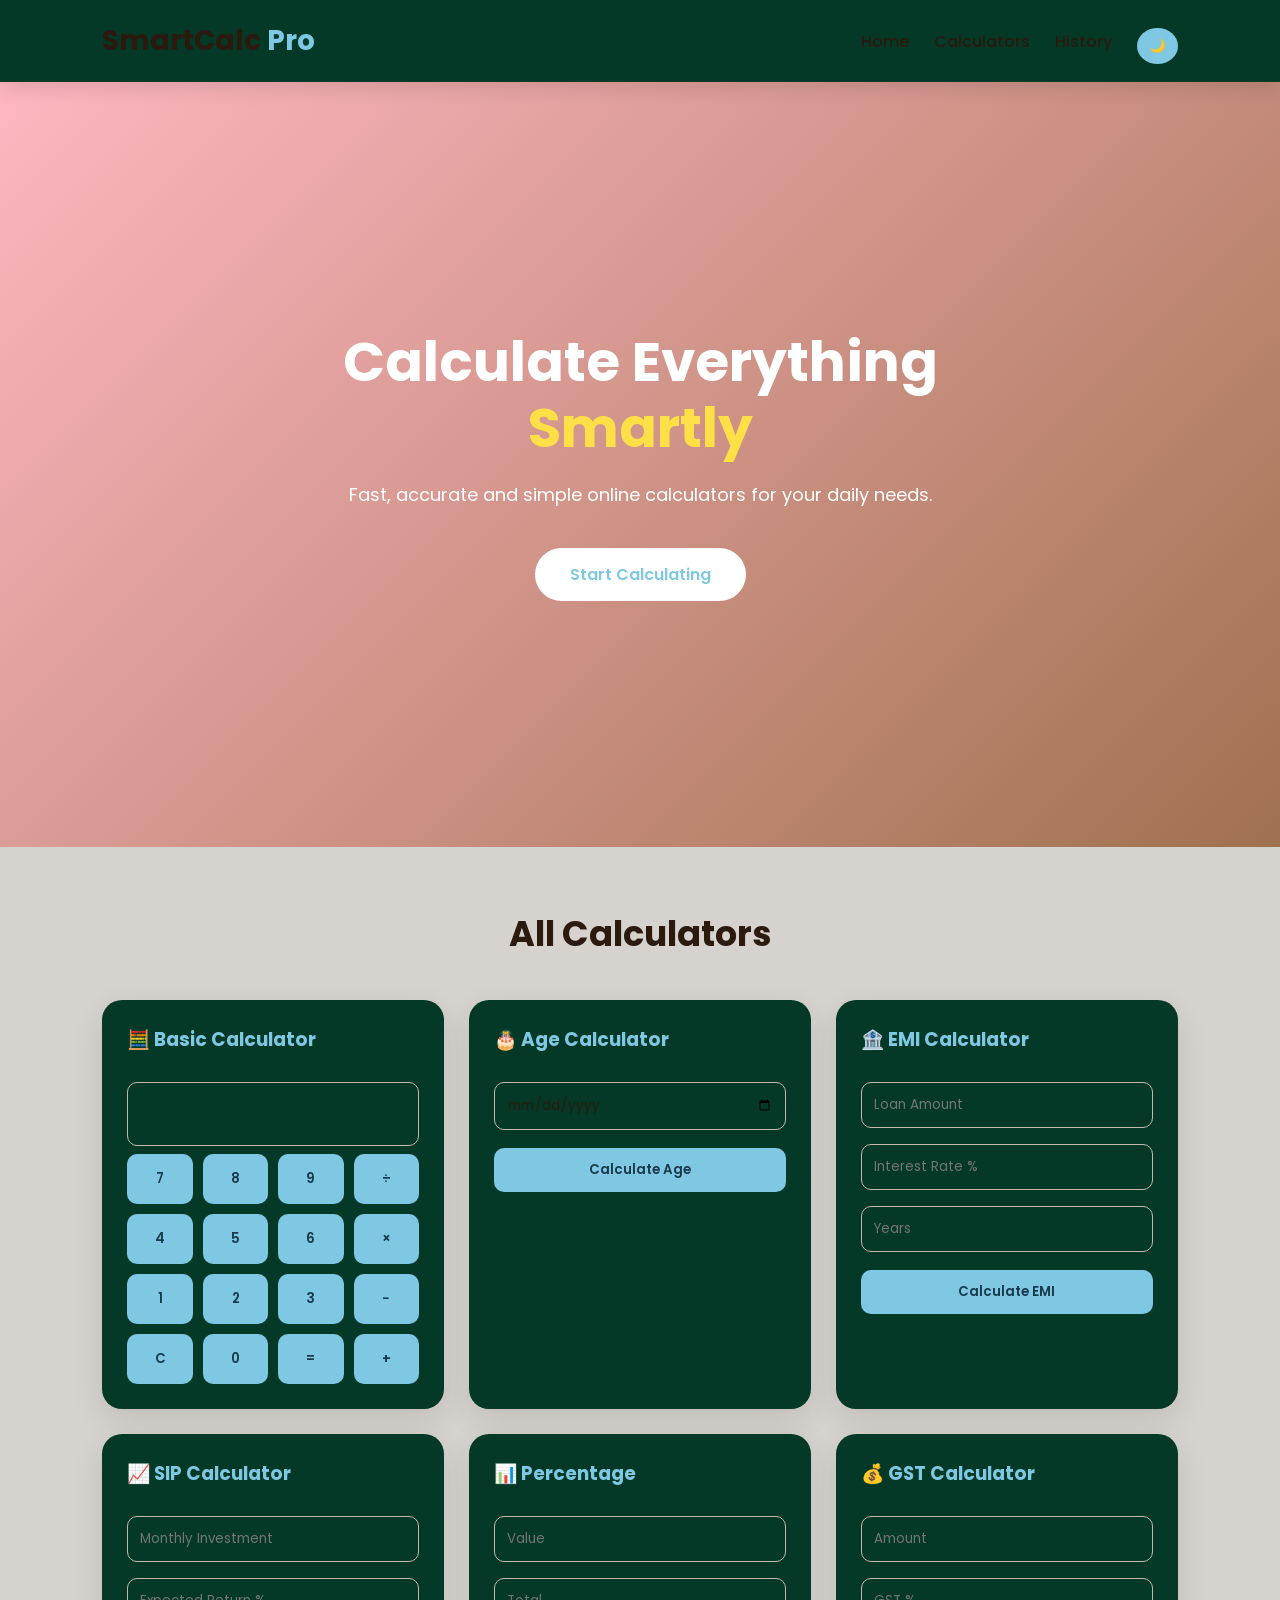
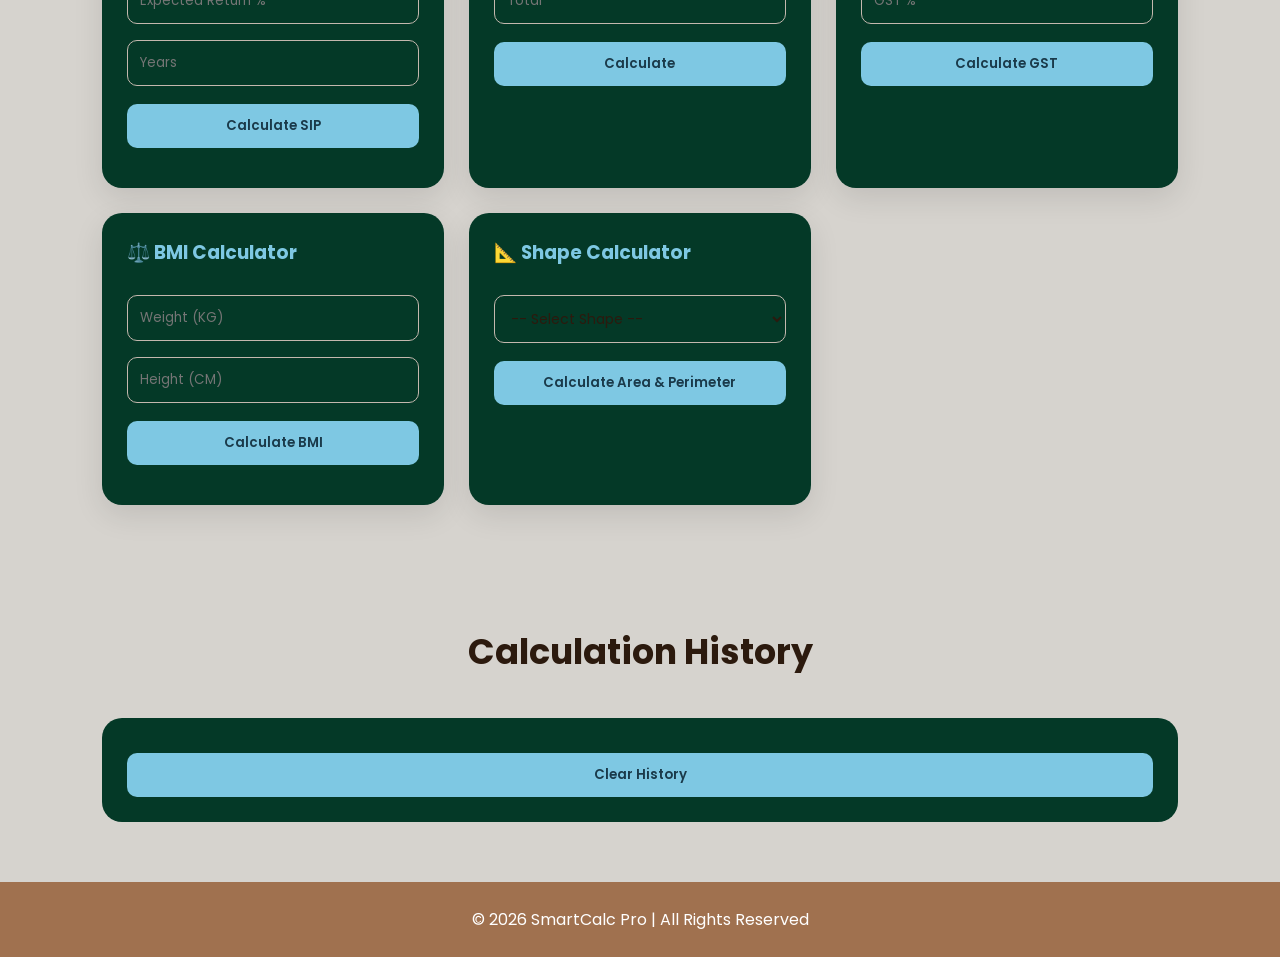
==== commit e487bcdb: "Update index.html" ====
--- a/index.html
+++ b/index.html
@@ -25,4 +25,202 @@
 
 
 <!-- Hero Section -->
-<section class="hero" id="home" style="background-image: url('[data-uri]<section class="hero" id="home">
+    <div class="hero-content">
+        <h1>Calculate Everything <br><span>Smartly</span></h1>
+        <p>Fast, accurate and simple online calculators for your daily needs.</p>
+        <a href="#calculators" class="start-btn">Start Calculating</a>
+    </div>
+</section>
+
+
+<!-- Calculator Section -->
+<section id="calculators">
+
+<h2 class="section-title">All Calculators</h2>
+
+<div class="calculator-grid">
+
+
+<!-- Basic Calculator -->
+<div class="card">
+<h3>🧮 Basic Calculator</h3>
+<input id="display" type="text" readonly>
+<div class="calc-buttons">
+<button onclick="press('7')">7</button>
+<button onclick="press('8')">8</button>
+<button onclick="press('9')">9</button>
+<button onclick="press('/')">÷</button>
+<button onclick="press('4')">4</button>
+<button onclick="press('5')">5</button>
+<button onclick="press('6')">6</button>
+<button onclick="press('*')">×</button>
+<button onclick="press('1')">1</button>
+<button onclick="press('2')">2</button>
+<button onclick="press('3')">3</button>
+<button onclick="press('-')">−</button>
+<button onclick="clearDisplay()">C</button>
+<button onclick="press('0')">0</button>
+<button onclick="calculate()">=</button>
+<button onclick="press('+')">+</button>
+</div>
+</div>
+
+
+<!-- Age Calculator -->
+<div class="card">
+<h3>🎂 Age Calculator</h3>
+<input type="date" id="dob">
+<button onclick="calculateAge()">Calculate Age</button>
+<p id="ageResult"></p>
+</div>
+
+
+<!-- EMI Calculator -->
+<div class="card">
+<h3>🏦 EMI Calculator</h3>
+<input type="number" id="loan" placeholder="Loan Amount">
+<input type="number" id="rate" placeholder="Interest Rate %">
+<input type="number" id="years" placeholder="Years">
+<button onclick="calculateEMI()">Calculate EMI</button>
+<p id="emiResult"></p>
+</div>
+
+
+<!-- SIP Calculator -->
+<div class="card">
+<h3>📈 SIP Calculator</h3>
+<input type="number" id="sipAmount" placeholder="Monthly Investment">
+<input type="number" id="sipRate" placeholder="Expected Return %">
+<input type="number" id="sipYears" placeholder="Years">
+<button onclick="calculateSIP()">Calculate SIP</button>
+<p id="sipResult"></p>
+</div>
+
+
+<!-- Percentage Calculator -->
+<div class="card">
+<h3>📊 Percentage</h3>
+<input type="number" id="percentValue" placeholder="Value">
+<input type="number" id="percentTotal" placeholder="Total">
+<button onclick="calculatePercentage()">Calculate</button>
+<p id="percentResult"></p>
+</div>
+
+
+<!-- GST Calculator -->
+<div class="card">
+<h3>💰 GST Calculator</h3>
+<input type="number" id="gstAmount" placeholder="Amount">
+<input type="number" id="gstRate" placeholder="GST %">
+<button onclick="calculateGST()">Calculate GST</button>
+<p id="gstResult"></p>
+</div>
+
+
+<!-- BMI Calculator -->
+<div class="card">
+<h3>⚖️ BMI Calculator</h3>
+<input type="number" id="weight" placeholder="Weight (KG)">
+<input type="number" id="height" placeholder="Height (CM)">
+<button onclick="calculateBMI()">Calculate BMI</button>
+<p id="bmiResult"></p>
+</div>
+
+
+<!-- Shape Calculator -->
+<div class="card">
+<h3>📐 Shape Calculator</h3>
+
+<select id="shapeSelect" onchange="showShapeInputs()">
+    <option value="">-- Select Shape --</option>
+    <option value="circle">Circle</option>
+    <option value="rectangle">Rectangle</option>
+    <option value="square">Square</option>
+    <option value="triangle">Triangle</option>
+    <option value="parallelogram">Parallelogram</option>
+    <option value="trapezoid">Trapezoid</option>
+    <option value="ellipse">Ellipse</option>
+    <option value="rhombus">Rhombus</option>
+</select>
+
+<!-- Circle -->
+<div class="shape-inputs" id="inputs-circle">
+    <input type="number" id="circle-r" placeholder="Radius">
+</div>
+
+<!-- Rectangle -->
+<div class="shape-inputs" id="inputs-rectangle">
+    <input type="number" id="rect-l" placeholder="Length">
+    <input type="number" id="rect-w" placeholder="Width">
+</div>
+
+<!-- Square -->
+<div class="shape-inputs" id="inputs-square">
+    <input type="number" id="sq-s" placeholder="Side">
+</div>
+
+<!-- Triangle -->
+<div class="shape-inputs" id="inputs-triangle">
+    <input type="number" id="tri-a" placeholder="Side A">
+    <input type="number" id="tri-b" placeholder="Side B">
+    <input type="number" id="tri-c" placeholder="Side C">
+    <input type="number" id="tri-h" placeholder="Height (for Area)">
+</div>
+
+<!-- Parallelogram -->
+<div class="shape-inputs" id="inputs-parallelogram">
+    <input type="number" id="para-b" placeholder="Base">
+    <input type="number" id="para-h" placeholder="Height">
+    <input type="number" id="para-s" placeholder="Side">
+</div>
+
+<!-- Trapezoid -->
+<div class="shape-inputs" id="inputs-trapezoid">
+    <input type="number" id="trap-a" placeholder="Side A (top)">
+    <input type="number" id="trap-b" placeholder="Side B (bottom)">
+    <input type="number" id="trap-c" placeholder="Side C (leg)">
+    <input type="number" id="trap-d" placeholder="Side D (leg)">
+    <input type="number" id="trap-h" placeholder="Height (for Area)">
+</div>
+
+<!-- Ellipse -->
+<div class="shape-inputs" id="inputs-ellipse">
+    <input type="number" id="ellipse-a" placeholder="Semi-Major Axis (a)">
+    <input type="number" id="ellipse-b" placeholder="Semi-Minor Axis (b)">
+</div>
+
+<!-- Rhombus -->
+<div class="shape-inputs" id="inputs-rhombus">
+    <input type="number" id="rhom-d1" placeholder="Diagonal 1">
+    <input type="number" id="rhom-d2" placeholder="Diagonal 2">
+    <input type="number" id="rhom-s" placeholder="Side">
+</div>
+
+<button onclick="calculateShape()">Calculate Area & Perimeter</button>
+<p id="shapeResult"></p>
+</div>
+
+
+</div>
+</section>
+
+
+<!-- History -->
+<section id="history">
+<h2 class="section-title">Calculation History</h2>
+<div class="history-box">
+<ul id="historyList"></ul>
+<button onclick="clearHistory()">Clear History</button>
+</div>
+</section>
+
+
+<!-- Footer -->
+<footer>
+<p>© 2026 SmartCalc Pro | All Rights Reserved</p>
+</footer>
+
+<script src="main.js"></script>
+</body>
+</html>
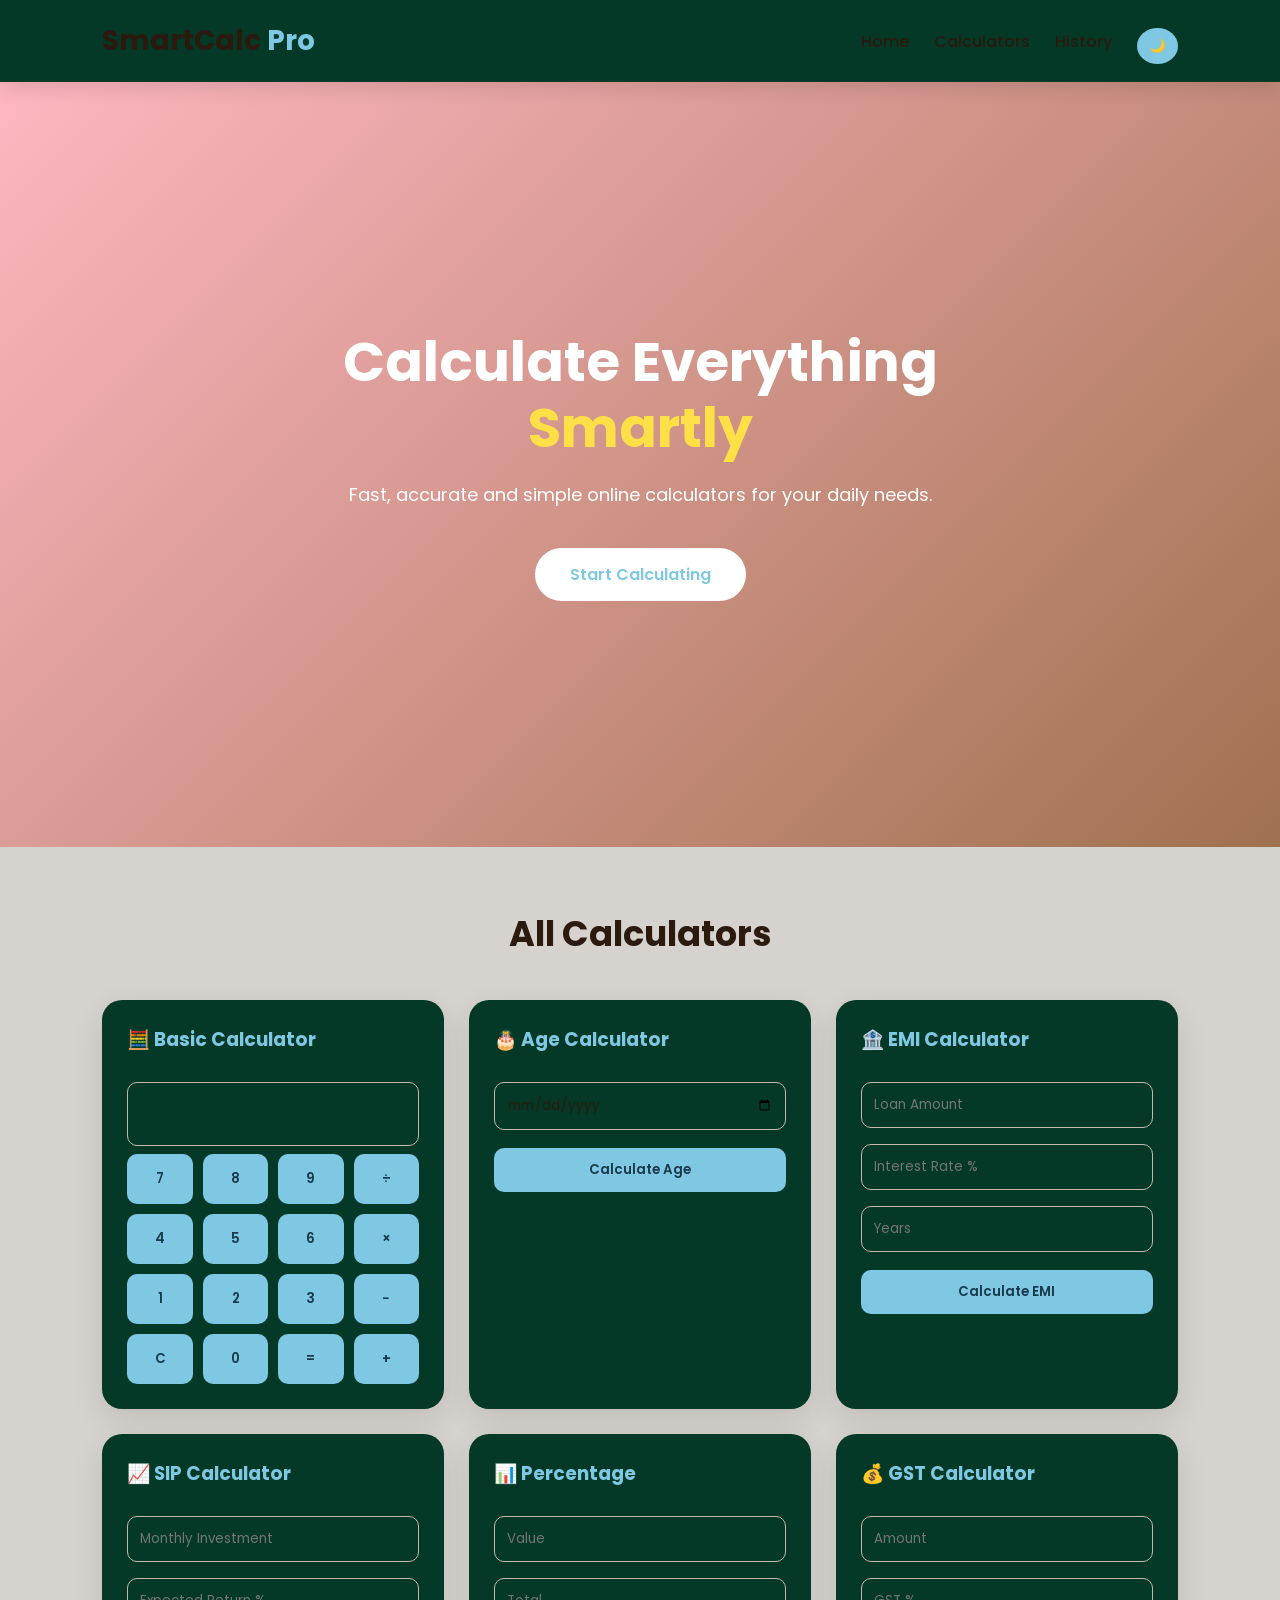
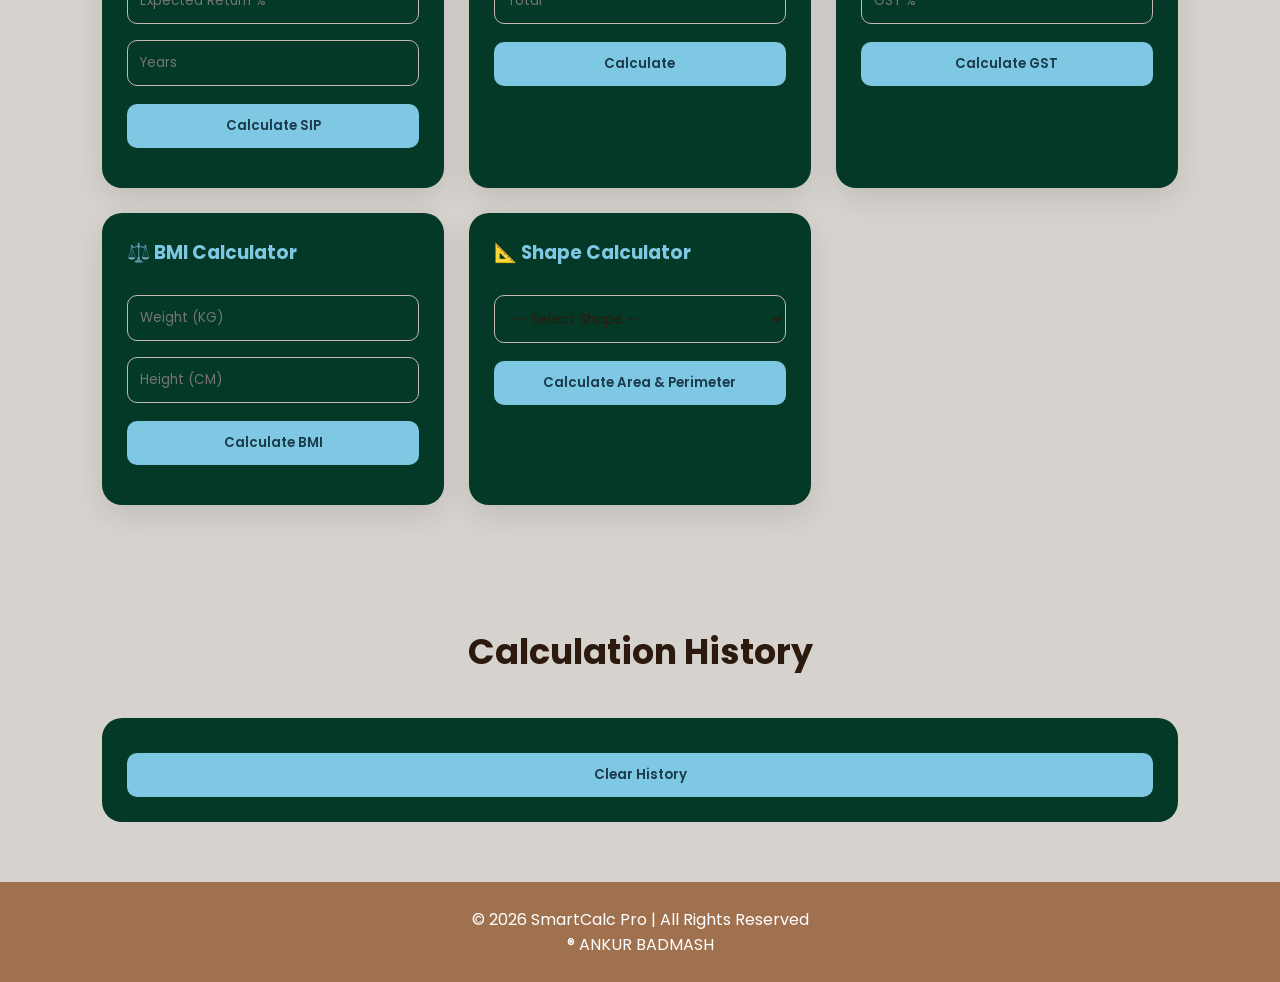
==== commit 8fd4c14b: "Update index.html" ====
--- a/index.html
+++ b/index.html
@@ -219,6 +219,7 @@
 <!-- Footer -->
 <footer>
 <p>© 2026 SmartCalc Pro | All Rights Reserved</p>
+<p>® ANKUR BADMASH</p>
 </footer>
 
 <script src="main.js"></script>
